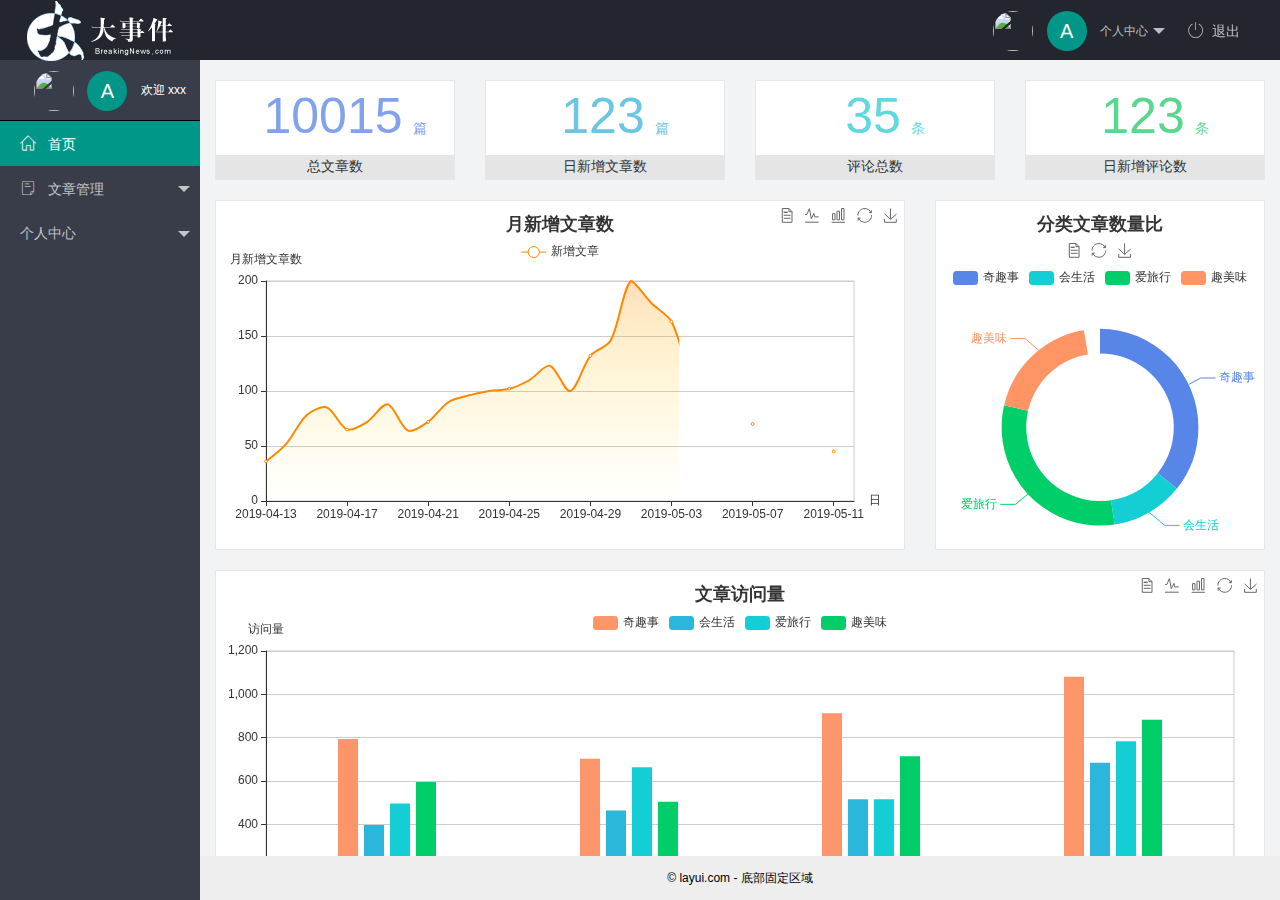
==== index.html @ ec14985a "主页功能完成" ====
<!DOCTYPE html>
<html>

<head>
    <meta charset="utf-8">
    <meta name="viewport" content="width=device-width, initial-scale=1, maximum-scale=1">
    <title>大事件-后台</title>
    <link rel="stylesheet" href="/assets/lib/layui/css/layui.css">
    <link rel="stylesheet" href="/assets/fonts/iconfont.css">
    <link rel="stylesheet" href="/assets/css/index.css">
</head>

<body class="layui-layout-body">
    <div class="layui-layout layui-layout-admin">
        <div class="layui-header">
            <div class="layui-logo">
                <img src="/assets/images/logo.png" alt="">
            </div>
            <!-- 头部区域（可配合layui已有的水平导航） -->
            <ul class="layui-nav layui-layout-right">
                <li class="layui-nav-item">
                    <!-- 顶部头像区域 -->
                    <a href="javascript:;" class="userinfo">
                        <img src="http://t.cn/RCzsdCq" class="layui-nav-img">
                        <span class="text-avatar">A</span>
                        个人中心
                    </a>
                    <dl class="layui-nav-child">
                        <dd><a href="">基本资料</a></dd>
                        <dd><a href="">更换头像</a></dd>
                        <dd><a href="">重置密码</a></dd>
                    </dl>
                </li>
                <li class="layui-nav-item">
                    <a href="#" id="btnout">
                        <span class="iconfont icon-tuichu"></span>退出
                    </a>
                </li>
            </ul>
        </div>

        <div class="layui-side layui-bg-black">
            <div class="layui-side-scroll">
                <!-- 侧边栏头像区域 -->
                <div class="userinfo">
                    <img src="http://t.cn/RCzsdCq" class="layui-nav-img">
                    <span class="text-avatar">A</span>
                    <span id="welcome">欢迎 xxx</span>
                </div>
                <!-- 左侧导航区域（可配合layui已有的垂直导航） -->
                <ul class="layui-nav layui-nav-tree" lay-filter="test" lay-shrink='all'>
                    <li class="layui-nav-item layui-this">
                        <a class="" href="/home/dashboard.html" target="fm">
                            <span class="iconfont icon-home"></span>
                            首页
                        </a>
                    </li>
                    <li class="layui-nav-item">
                        <a href="javascript:;">
                            <span class="iconfont icon-16"></span>
                            文章管理
                        </a>
                        <dl class="layui-nav-child">
                            <dd>
                                <a href="javascript:;">
                                    <i class="layui-icon layui-icon-app"></i>
                                    文章类别
                                </a>
                            </dd>
                            <dd><a href="javascript:;"><i class="layui-icon layui-icon-app"></i>文章列表</a></dd>
                            <dd><a href="javascript:;"><i class="layui-icon layui-icon-app"></i>发表文章</a></dd>
                        </dl>
                    </li>
                    <li class="layui-nav-item">
                        <a href="javascript:;">个人中心</a>
                        <dl class="layui-nav-child">
                            <dd><a href="javascript:;">基本资料</a></dd>
                            <dd><a href="javascript:;">更换头像</a></dd>
                            <dd><a href="javascript:;">重置密码</a></dd>
                        </dl>
                    </li>
                </ul>
            </div>
        </div>

        <div class="layui-body">
            <!-- 内容主体区域 -->
            <iframe name="fm" src="/home/dashboard.html" frameborder="0"></iframe>
        </div>

        <div class="layui-footer">
            <!-- 底部固定区域 -->
            © layui.com - 底部固定区域
        </div>
    </div>
    <script src="/assets/lib/layui/layui.all.js"></script>
    <script src="/assets/lib/jquery.js"></script>
    <script src="/assets/js/baseAPI.js"></script>
    <script src="/assets/js/index.js"></script>
</body>

</html>
---- assets/lib/layui/css/layui.css ----
/** layui-v2.5.5 MIT License By https://www.layui.com */
 .layui-inline,img{display:inline-block;vertical-align:middle}h1,h2,h3,h4,h5,h6{font-weight:400}.layui-edge,.layui-header,.layui-inline,.layui-main{position:relative}.layui-body,.layui-edge,.layui-elip{overflow:hidden}.layui-btn,.layui-edge,.layui-inline,img{vertical-align:middle}.layui-btn,.layui-disabled,.layui-icon,.layui-unselect{-moz-user-select:none;-webkit-user-select:none;-ms-user-select:none}.layui-elip,.layui-form-checkbox span,.layui-form-pane .layui-form-label{text-overflow:ellipsis;white-space:nowrap}.layui-breadcrumb,.layui-tree-btnGroup{visibility:hidden}blockquote,body,button,dd,div,dl,dt,form,h1,h2,h3,h4,h5,h6,input,li,ol,p,pre,td,textarea,th,ul{margin:0;padding:0;-webkit-tap-highlight-color:rgba(0,0,0,0)}a:active,a:hover{outline:0}img{border:none}li{list-style:none}table{border-collapse:collapse;border-spacing:0}h4,h5,h6{font-size:100%}button,input,optgroup,option,select,textarea{font-family:inherit;font-size:inherit;font-style:inherit;font-weight:inherit;outline:0}pre{white-space:pre-wrap;white-space:-moz-pre-wrap;white-space:-pre-wrap;white-space:-o-pre-wrap;word-wrap:break-word}body{line-height:24px;font:14px Helvetica Neue,Helvetica,PingFang SC,Tahoma,Arial,sans-serif}hr{height:1px;margin:10px 0;border:0;clear:both}a{color:#333;text-decoration:none}a:hover{color:#777}a cite{font-style:normal;*cursor:pointer}.layui-border-box,.layui-border-box *{box-sizing:border-box}.layui-box,.layui-box *{box-sizing:content-box}.layui-clear{clear:both;*zoom:1}.layui-clear:after{content:'\20';clear:both;*zoom:1;display:block;height:0}.layui-inline{*display:inline;*zoom:1}.layui-edge{display:inline-block;width:0;height:0;border-width:6px;border-style:dashed;border-color:transparent}.layui-edge-top{top:-4px;border-bottom-color:#999;border-bottom-style:solid}.layui-edge-right{border-left-color:#999;border-left-style:solid}.layui-edge-bottom{top:2px;border-top-color:#999;border-top-style:solid}.layui-edge-left{border-right-color:#999;border-right-style:solid}.layui-disabled,.layui-disabled:hover{color:#d2d2d2!important;cursor:not-allowed!important}.layui-circle{border-radius:100%}.layui-show{display:block!important}.layui-hide{display:none!important}@font-face{font-family:layui-icon;src:url(../font/iconfont.eot?v=250);src:url(../font/iconfont.eot?v=250#iefix) format('embedded-opentype'),url(../font/iconfont.woff2?v=250) format('woff2'),url(../font/iconfont.woff?v=250) format('woff'),url(../font/iconfont.ttf?v=250) format('truetype'),url(../font/iconfont.svg?v=250#layui-icon) format('svg')}.layui-icon{font-family:layui-icon!important;font-size:16px;font-style:normal;-webkit-font-smoothing:antialiased;-moz-osx-font-smoothing:grayscale}.layui-icon-reply-fill:before{content:"\e611"}.layui-icon-set-fill:before{content:"\e614"}.layui-icon-menu-fill:before{content:"\e60f"}.layui-icon-search:before{content:"\e615"}.layui-icon-share:before{content:"\e641"}.layui-icon-set-sm:before{content:"\e620"}.layui-icon-engine:before{content:"\e628"}.layui-icon-close:before{content:"\1006"}.layui-icon-close-fill:before{content:"\1007"}.layui-icon-chart-screen:before{content:"\e629"}.layui-icon-star:before{content:"\e600"}.layui-icon-circle-dot:before{content:"\e617"}.layui-icon-chat:before{content:"\e606"}.layui-icon-release:before{content:"\e609"}.layui-icon-list:before{content:"\e60a"}.layui-icon-chart:before{content:"\e62c"}.layui-icon-ok-circle:before{content:"\1005"}.layui-icon-layim-theme:before{content:"\e61b"}.layui-icon-table:before{content:"\e62d"}.layui-icon-right:before{content:"\e602"}.layui-icon-left:before{content:"\e603"}.layui-icon-cart-simple:before{content:"\e698"}.layui-icon-face-cry:before{content:"\e69c"}.layui-icon-face-smile:before{content:"\e6af"}.layui-icon-survey:before{content:"\e6b2"}.layui-icon-tree:before{content:"\e62e"}.layui-icon-upload-circle:before{content:"\e62f"}.layui-icon-add-circle:before{content:"\e61f"}.layui-icon-download-circle:before{content:"\e601"}.layui-icon-templeate-1:before{content:"\e630"}.layui-icon-util:before{content:"\e631"}.layui-icon-face-surprised:before{content:"\e664"}.layui-icon-edit:before{content:"\e642"}.layui-icon-speaker:before{content:"\e645"}.layui-icon-down:before{content:"\e61a"}.layui-icon-file:before{content:"\e621"}.layui-icon-layouts:before{content:"\e632"}.layui-icon-rate-half:before{content:"\e6c9"}.layui-icon-add-circle-fine:before{content:"\e608"}.layui-icon-prev-circle:before{content:"\e633"}.layui-icon-read:before{content:"\e705"}.layui-icon-404:before{content:"\e61c"}.layui-icon-carousel:before{content:"\e634"}.layui-icon-help:before{content:"\e607"}.layui-icon-code-circle:before{content:"\e635"}.layui-icon-water:before{content:"\e636"}.layui-icon-username:before{content:"\e66f"}.layui-icon-find-fill:before{content:"\e670"}.layui-icon-about:before{content:"\e60b"}.layui-icon-location:before{content:"\e715"}.layui-icon-up:before{content:"\e619"}.layui-icon-pause:before{content:"\e651"}.layui-icon-date:before{content:"\e637"}.layui-icon-layim-uploadfile:before{content:"\e61d"}.layui-icon-delete:before{content:"\e640"}.layui-icon-play:before{content:"\e652"}.layui-icon-top:before{content:"\e604"}.layui-icon-friends:before{content:"\e612"}.layui-icon-refresh-3:before{content:"\e9aa"}.layui-icon-ok:before{content:"\e605"}.layui-icon-layer:before{content:"\e638"}.layui-icon-face-smile-fine:before{content:"\e60c"}.layui-icon-dollar:before{content:"\e659"}.layui-icon-group:before{content:"\e613"}.layui-icon-layim-download:before{content:"\e61e"}.layui-icon-picture-fine:before{content:"\e60d"}.layui-icon-link:before{content:"\e64c"}.layui-icon-diamond:before{content:"\e735"}.layui-icon-log:before{content:"\e60e"}.layui-icon-rate-solid:before{content:"\e67a"}.layui-icon-fonts-del:before{content:"\e64f"}.layui-icon-unlink:before{content:"\e64d"}.layui-icon-fonts-clear:before{content:"\e639"}.layui-icon-triangle-r:before{content:"\e623"}.layui-icon-circle:before{content:"\e63f"}.layui-icon-radio:before{content:"\e643"}.layui-icon-align-center:before{content:"\e647"}.layui-icon-align-right:before{content:"\e648"}.layui-icon-align-left:before{content:"\e649"}.layui-icon-loading-1:before{content:"\e63e"}.layui-icon-return:before{content:"\e65c"}.layui-icon-fonts-strong:before{content:"\e62b"}.layui-icon-upload:before{content:"\e67c"}.layui-icon-dialogue:before{content:"\e63a"}.layui-icon-video:before{content:"\e6ed"}.layui-icon-headset:before{content:"\e6fc"}.layui-icon-cellphone-fine:before{content:"\e63b"}.layui-icon-add-1:before{content:"\e654"}.layui-icon-face-smile-b:before{content:"\e650"}.layui-icon-fonts-html:before{content:"\e64b"}.layui-icon-form:before{content:"\e63c"}.layui-icon-cart:before{content:"\e657"}.layui-icon-camera-fill:before{content:"\e65d"}.layui-icon-tabs:before{content:"\e62a"}.layui-icon-fonts-code:before{content:"\e64e"}.layui-icon-fire:before{content:"\e756"}.layui-icon-set:before{content:"\e716"}.layui-icon-fonts-u:before{content:"\e646"}.layui-icon-triangle-d:before{content:"\e625"}.layui-icon-tips:before{content:"\e702"}.layui-icon-picture:before{content:"\e64a"}.layui-icon-more-vertical:before{content:"\e671"}.layui-icon-flag:before{content:"\e66c"}.layui-icon-loading:before{content:"\e63d"}.layui-icon-fonts-i:before{content:"\e644"}.layui-icon-refresh-1:before{content:"\e666"}.layui-icon-rmb:before{content:"\e65e"}.layui-icon-home:before{content:"\e68e"}.layui-icon-user:before{content:"\e770"}.layui-icon-notice:before{content:"\e667"}.layui-icon-login-weibo:before{content:"\e675"}.layui-icon-voice:before{content:"\e688"}.layui-icon-upload-drag:before{content:"\e681"}.layui-icon-login-qq:before{content:"\e676"}.layui-icon-snowflake:before{content:"\e6b1"}.layui-icon-file-b:before{content:"\e655"}.layui-icon-template:before{content:"\e663"}.layui-icon-auz:before{content:"\e672"}.layui-icon-console:before{content:"\e665"}.layui-icon-app:before{content:"\e653"}.layui-icon-prev:before{content:"\e65a"}.layui-icon-website:before{content:"\e7ae"}.layui-icon-next:before{content:"\e65b"}.layui-icon-component:before{content:"\e857"}.layui-icon-more:before{content:"\e65f"}.layui-icon-login-wechat:before{content:"\e677"}.layui-icon-shrink-right:before{content:"\e668"}.layui-icon-spread-left:before{content:"\e66b"}.layui-icon-camera:before{content:"\e660"}.layui-icon-note:before{content:"\e66e"}.layui-icon-refresh:before{content:"\e669"}.layui-icon-female:before{content:"\e661"}.layui-icon-male:before{content:"\e662"}.layui-icon-password:before{content:"\e673"}.layui-icon-senior:before{content:"\e674"}.layui-icon-theme:before{content:"\e66a"}.layui-icon-tread:before{content:"\e6c5"}.layui-icon-praise:before{content:"\e6c6"}.layui-icon-star-fill:before{content:"\e658"}.layui-icon-rate:before{content:"\e67b"}.layui-icon-template-1:before{content:"\e656"}.layui-icon-vercode:before{content:"\e679"}.layui-icon-cellphone:before{content:"\e678"}.layui-icon-screen-full:before{content:"\e622"}.layui-icon-screen-restore:before{content:"\e758"}.layui-icon-cols:before{content:"\e610"}.layui-icon-export:before{content:"\e67d"}.layui-icon-print:before{content:"\e66d"}.layui-icon-slider:before{content:"\e714"}.layui-icon-addition:before{content:"\e624"}.layui-icon-subtraction:before{content:"\e67e"}.layui-icon-service:before{content:"\e626"}.layui-icon-transfer:before{content:"\e691"}.layui-main{width:1140px;margin:0 auto}.layui-header{z-index:1000;height:60px}.layui-header a:hover{transition:all .5s;-webkit-transition:all .5s}.layui-side{position:fixed;left:0;top:0;bottom:0;z-index:999;width:200px;overflow-x:hidden}.layui-side-scroll{position:relative;width:220px;height:100%;overflow-x:hidden}.layui-body{position:absolute;left:200px;right:0;top:0;bottom:0;z-index:998;width:auto;overflow-y:auto;box-sizing:border-box}.layui-layout-body{overflow:hidden}.layui-layout-admin .layui-header{background-color:#23262E}.layui-layout-admin .layui-side{top:60px;width:200px;overflow-x:hidden}.layui-layout-admin .layui-body{position:fixed;top:60px;bottom:44px}.layui-layout-admin .layui-main{width:auto;margin:0 15px}.layui-layout-admin .layui-footer{position:fixed;left:200px;right:0;bottom:0;height:44px;line-height:44px;padding:0 15px;background-color:#eee}.layui-layout-admin .layui-logo{position:absolute;left:0;top:0;width:200px;height:100%;line-height:60px;text-align:center;color:#009688;font-size:16px}.layui-layout-admin .layui-header .layui-nav{background:0 0}.layui-layout-left{position:absolute!important;left:200px;top:0}.layui-layout-right{position:absolute!important;right:0;top:0}.layui-container{position:relative;margin:0 auto;padding:0 15px;box-sizing:border-box}.layui-fluid{position:relative;margin:0 auto;padding:0 15px}.layui-row:after,.layui-row:before{content:'';display:block;clear:both}.layui-col-lg1,.layui-col-lg10,.layui-col-lg11,.layui-col-lg12,.layui-col-lg2,.layui-col-lg3,.layui-col-lg4,.layui-col-lg5,.layui-col-lg6,.layui-col-lg7,.layui-col-lg8,.layui-col-lg9,.layui-col-md1,.layui-col-md10,.layui-col-md11,.layui-col-md12,.layui-col-md2,.layui-col-md3,.layui-col-md4,.layui-col-md5,.layui-col-md6,.layui-col-md7,.layui-col-md8,.layui-col-md9,.layui-col-sm1,.layui-col-sm10,.layui-col-sm11,.layui-col-sm12,.layui-col-sm2,.layui-col-sm3,.layui-col-sm4,.layui-col-sm5,.layui-col-sm6,.layui-col-sm7,.layui-col-sm8,.layui-col-sm9,.layui-col-xs1,.layui-col-xs10,.layui-col-xs11,.layui-col-xs12,.layui-col-xs2,.layui-col-xs3,.layui-col-xs4,.layui-col-xs5,.layui-col-xs6,.layui-col-xs7,.layui-col-xs8,.layui-col-xs9{position:relative;display:block;box-sizing:border-box}.layui-col-xs1,.layui-col-xs10,.layui-col-xs11,.layui-col-xs12,.layui-col-xs2,.layui-col-xs3,.layui-col-xs4,.layui-col-xs5,.layui-col-xs6,.layui-col-xs7,.layui-col-xs8,.layui-col-xs9{float:left}.layui-col-xs1{width:8.33333333%}.layui-col-xs2{width:16.66666667%}.layui-col-xs3{width:25%}.layui-col-xs4{width:33.33333333%}.layui-col-xs5{width:41.66666667%}.layui-col-xs6{width:50%}.layui-col-xs7{width:58.33333333%}.layui-col-xs8{width:66.66666667%}.layui-col-xs9{width:75%}.layui-col-xs10{width:83.33333333%}.layui-col-xs11{width:91.66666667%}.layui-col-xs12{width:100%}.layui-col-xs-offset1{margin-left:8.33333333%}.layui-col-xs-offset2{margin-left:16.66666667%}.layui-col-xs-offset3{margin-left:25%}.layui-col-xs-offset4{margin-left:33.33333333%}.layui-col-xs-offset5{margin-left:41.66666667%}.layui-col-xs-offset6{margin-left:50%}.layui-col-xs-offset7{margin-left:58.33333333%}.layui-col-xs-offset8{margin-left:66.66666667%}.layui-col-xs-offset9{margin-left:75%}.layui-col-xs-offset10{margin-left:83.33333333%}.layui-col-xs-offset11{margin-left:91.66666667%}.layui-col-xs-offset12{margin-left:100%}@media screen and (max-width:768px){.layui-hide-xs{display:none!important}.layui-show-xs-block{display:block!important}.layui-show-xs-inline{display:inline!important}.layui-show-xs-inline-block{display:inline-block!important}}@media screen and (min-width:768px){.layui-container{width:750px}.layui-hide-sm{display:none!important}.layui-show-sm-block{display:block!important}.layui-show-sm-inline{display:inline!important}.layui-show-sm-inline-block{display:inline-block!important}.layui-col-sm1,.layui-col-sm10,.layui-col-sm11,.layui-col-sm12,.layui-col-sm2,.layui-col-sm3,.layui-col-sm4,.layui-col-sm5,.layui-col-sm6,.layui-col-sm7,.layui-col-sm8,.layui-col-sm9{float:left}.layui-col-sm1{width:8.33333333%}.layui-col-sm2{width:16.66666667%}.layui-col-sm3{width:25%}.layui-col-sm4{width:33.33333333%}.layui-col-sm5{width:41.66666667%}.layui-col-sm6{width:50%}.layui-col-sm7{width:58.33333333%}.layui-col-sm8{width:66.66666667%}.layui-col-sm9{width:75%}.layui-col-sm10{width:83.33333333%}.layui-col-sm11{width:91.66666667%}.layui-col-sm12{width:100%}.layui-col-sm-offset1{margin-left:8.33333333%}.layui-col-sm-offset2{margin-left:16.66666667%}.layui-col-sm-offset3{margin-left:25%}.layui-col-sm-offset4{margin-left:33.33333333%}.layui-col-sm-offset5{margin-left:41.66666667%}.layui-col-sm-offset6{margin-left:50%}.layui-col-sm-offset7{margin-left:58.33333333%}.layui-col-sm-offset8{margin-left:66.66666667%}.layui-col-sm-offset9{margin-left:75%}.layui-col-sm-offset10{margin-left:83.33333333%}.layui-col-sm-offset11{margin-left:91.66666667%}.layui-col-sm-offset12{margin-left:100%}}@media screen and (min-width:992px){.layui-container{width:970px}.layui-hide-md{display:none!important}.layui-show-md-block{display:block!important}.layui-show-md-inline{display:inline!important}.layui-show-md-inline-block{display:inline-block!important}.layui-col-md1,.layui-col-md10,.layui-col-md11,.layui-col-md12,.layui-col-md2,.layui-col-md3,.layui-col-md4,.layui-col-md5,.layui-col-md6,.layui-col-md7,.layui-col-md8,.layui-col-md9{float:left}.layui-col-md1{width:8.33333333%}.layui-col-md2{width:16.66666667%}.layui-col-md3{width:25%}.layui-col-md4{width:33.33333333%}.layui-col-md5{width:41.66666667%}.layui-col-md6{width:50%}.layui-col-md7{width:58.33333333%}.layui-col-md8{width:66.66666667%}.layui-col-md9{width:75%}.layui-col-md10{width:83.33333333%}.layui-col-md11{width:91.66666667%}.layui-col-md12{width:100%}.layui-col-md-offset1{margin-left:8.33333333%}.layui-col-md-offset2{margin-left:16.66666667%}.layui-col-md-offset3{margin-left:25%}.layui-col-md-offset4{margin-left:33.33333333%}.layui-col-md-offset5{margin-left:41.66666667%}.layui-col-md-offset6{margin-left:50%}.layui-col-md-offset7{margin-left:58.33333333%}.layui-col-md-offset8{margin-left:66.66666667%}.layui-col-md-offset9{margin-left:75%}.layui-col-md-offset10{margin-left:83.33333333%}.layui-col-md-offset11{margin-left:91.66666667%}.layui-col-md-offset12{margin-left:100%}}@media screen and (min-width:1200px){.layui-container{width:1170px}.layui-hide-lg{display:none!important}.layui-show-lg-block{display:block!important}.layui-show-lg-inline{display:inline!important}.layui-show-lg-inline-block{display:inline-block!important}.layui-col-lg1,.layui-col-lg10,.layui-col-lg11,.layui-col-lg12,.layui-col-lg2,.layui-col-lg3,.layui-col-lg4,.layui-col-lg5,.layui-col-lg6,.layui-col-lg7,.layui-col-lg8,.layui-col-lg9{float:left}.layui-col-lg1{width:8.33333333%}.layui-col-lg2{width:16.66666667%}.layui-col-lg3{width:25%}.layui-col-lg4{width:33.33333333%}.layui-col-lg5{width:41.66666667%}.layui-col-lg6{width:50%}.layui-col-lg7{width:58.33333333%}.layui-col-lg8{width:66.66666667%}.layui-col-lg9{width:75%}.layui-col-lg10{width:83.33333333%}.layui-col-lg11{width:91.66666667%}.layui-col-lg12{width:100%}.layui-col-lg-offset1{margin-left:8.33333333%}.layui-col-lg-offset2{margin-left:16.66666667%}.layui-col-lg-offset3{margin-left:25%}.layui-col-lg-offset4{margin-left:33.33333333%}.layui-col-lg-offset5{margin-left:41.66666667%}.layui-col-lg-offset6{margin-left:50%}.layui-col-lg-offset7{margin-left:58.33333333%}.layui-col-lg-offset8{margin-left:66.66666667%}.layui-col-lg-offset9{margin-left:75%}.layui-col-lg-offset10{margin-left:83.33333333%}.layui-col-lg-offset11{margin-left:91.66666667%}.layui-col-lg-offset12{margin-left:100%}}.layui-col-space1{margin:-.5px}.layui-col-space1>*{padding:.5px}.layui-col-space3{margin:-1.5px}.layui-col-space3>*{padding:1.5px}.layui-col-space5{margin:-2.5px}.layui-col-space5>*{padding:2.5px}.layui-col-space8{margin:-3.5px}.layui-col-space8>*{padding:3.5px}.layui-col-space10{margin:-5px}.layui-col-space10>*{padding:5px}.layui-col-space12{margin:-6px}.layui-col-space12>*{padding:6px}.layui-col-space15{margin:-7.5px}.layui-col-space15>*{padding:7.5px}.layui-col-space18{margin:-9px}.layui-col-space18>*{padding:9px}.layui-col-space20{margin:-10px}.layui-col-space20>*{padding:10px}.layui-col-space22{margin:-11px}.layui-col-space22>*{padding:11px}.layui-col-space25{margin:-12.5px}.layui-col-space25>*{padding:12.5px}.layui-col-space30{margin:-15px}.layui-col-space30>*{padding:15px}.layui-btn,.layui-input,.layui-select,.layui-textarea,.layui-upload-button{outline:0;-webkit-appearance:none;transition:all .3s;-webkit-transition:all .3s;box-sizing:border-box}.layui-elem-quote{margin-bottom:10px;padding:15px;line-height:22px;border-left:5px solid #009688;border-radius:0 2px 2px 0;background-color:#f2f2f2}.layui-quote-nm{border-style:solid;border-width:1px 1px 1px 5px;background:0 0}.layui-elem-field{margin-bottom:10px;padding:0;border-width:1px;border-style:solid}.layui-elem-field legend{margin-left:20px;padding:0 10px;font-size:20px;font-weight:300}.layui-field-title{margin:10px 0 20px;border-width:1px 0 0}.layui-field-box{padding:10px 15px}.layui-field-title .layui-field-box{padding:10px 0}.layui-progress{position:relative;height:6px;border-radius:20px;background-color:#e2e2e2}.layui-progress-bar{position:absolute;left:0;top:0;width:0;max-width:100%;height:6px;border-radius:20px;text-align:right;background-color:#5FB878;transition:all .3s;-webkit-transition:all .3s}.layui-progress-big,.layui-progress-big .layui-progress-bar{height:18px;line-height:18px}.layui-progress-text{position:relative;top:-20px;line-height:18px;font-size:12px;color:#666}.layui-progress-big .layui-progress-text{position:static;padding:0 10px;color:#fff}.layui-collapse{border-width:1px;border-style:solid;border-radius:2px}.layui-colla-content,.layui-colla-item{border-top-width:1px;border-top-style:solid}.layui-colla-item:first-child{border-top:none}.layui-colla-title{position:relative;height:42px;line-height:42px;padding:0 15px 0 35px;color:#333;background-color:#f2f2f2;cursor:pointer;font-size:14px;overflow:hidden}.layui-colla-content{display:none;padding:10px 15px;line-height:22px;color:#666}.layui-colla-icon{position:absolute;left:15px;top:0;font-size:14px}.layui-card{margin-bottom:15px;border-radius:2px;background-color:#fff;box-shadow:0 1px 2px 0 rgba(0,0,0,.05)}.layui-card:last-child{margin-bottom:0}.layui-card-header{position:relative;height:42px;line-height:42px;padding:0 15px;border-bottom:1px solid #f6f6f6;color:#333;border-radius:2px 2px 0 0;font-size:14px}.layui-bg-black,.layui-bg-blue,.layui-bg-cyan,.layui-bg-green,.layui-bg-orange,.layui-bg-red{color:#fff!important}.layui-card-body{position:relative;padding:10px 15px;line-height:24px}.layui-card-body[pad15]{padding:15px}.layui-card-body[pad20]{padding:20px}.layui-card-body .layui-table{margin:5px 0}.layui-card .layui-tab{margin:0}.layui-panel-window{position:relative;padding:15px;border-radius:0;border-top:5px solid #E6E6E6;background-color:#fff}.layui-auxiliar-moving{position:fixed;left:0;right:0;top:0;bottom:0;width:100%;height:100%;background:0 0;z-index:9999999999}.layui-form-label,.layui-form-mid,.layui-form-select,.layui-input-block,.layui-input-inline,.layui-textarea{position:relative}.layui-bg-red{background-color:#FF5722!important}.layui-bg-orange{background-color:#FFB800!important}.layui-bg-green{background-color:#009688!important}.layui-bg-cyan{background-color:#2F4056!important}.layui-bg-blue{background-color:#1E9FFF!important}.layui-bg-black{background-color:#393D49!important}.layui-bg-gray{background-color:#eee!important;color:#666!important}.layui-badge-rim,.layui-colla-content,.layui-colla-item,.layui-collapse,.layui-elem-field,.layui-form-pane .layui-form-item[pane],.layui-form-pane .layui-form-label,.layui-input,.layui-layedit,.layui-layedit-tool,.layui-quote-nm,.layui-select,.layui-tab-bar,.layui-tab-card,.layui-tab-title,.layui-tab-title .layui-this:after,.layui-textarea{border-color:#e6e6e6}.layui-timeline-item:before,hr{background-color:#e6e6e6}.layui-text{line-height:22px;font-size:14px;color:#666}.layui-text h1,.layui-text h2,.layui-text h3{font-weight:500;color:#333}.layui-text h1{font-size:30px}.layui-text h2{font-size:24px}.layui-text h3{font-size:18px}.layui-text a:not(.layui-btn){color:#01AAED}.layui-text a:not(.layui-btn):hover{text-decoration:underline}.layui-text ul{padding:5px 0 5px 15px}.layui-text ul li{margin-top:5px;list-style-type:disc}.layui-text em,.layui-word-aux{color:#999!important;padding:0 5px!important}.layui-btn{display:inline-block;height:38px;line-height:38px;padding:0 18px;background-color:#009688;color:#fff;white-space:nowrap;text-align:center;font-size:14px;border:none;border-radius:2px;cursor:pointer}.layui-btn:hover{opacity:.8;filter:alpha(opacity=80);color:#fff}.layui-btn:active{opacity:1;filter:alpha(opacity=100)}.layui-btn+.layui-btn{margin-left:10px}.layui-btn-container{font-size:0}.layui-btn-container .layui-btn{margin-right:10px;margin-bottom:10px}.layui-btn-container .layui-btn+.layui-btn{margin-left:0}.layui-table .layui-btn-container .layui-btn{margin-bottom:9px}.layui-btn-radius{border-radius:100px}.layui-btn .layui-icon{margin-right:3px;font-size:18px;vertical-align:bottom;vertical-align:middle\9}.layui-btn-primary{border:1px solid #C9C9C9;background-color:#fff;color:#555}.layui-btn-primary:hover{border-color:#009688;color:#333}.layui-btn-normal{background-color:#1E9FFF}.layui-btn-warm{background-color:#FFB800}.layui-btn-danger{background-color:#FF5722}.layui-btn-checked{background-color:#5FB878}.layui-btn-disabled,.layui-btn-disabled:active,.layui-btn-disabled:hover{border:1px solid #e6e6e6;background-color:#FBFBFB;color:#C9C9C9;cursor:not-allowed;opacity:1}.layui-btn-lg{height:44px;line-height:44px;padding:0 25px;font-size:16px}.layui-btn-sm{height:30px;line-height:30px;padding:0 10px;font-size:12px}.layui-btn-sm i{font-size:16px!important}.layui-btn-xs{height:22px;line-height:22px;padding:0 5px;font-size:12px}.layui-btn-xs i{font-size:14px!important}.layui-btn-group{display:inline-block;vertical-align:middle;font-size:0}.layui-btn-group .layui-btn{margin-left:0!important;margin-right:0!important;border-left:1px solid rgba(255,255,255,.5);border-radius:0}.layui-btn-group .layui-btn-primary{border-left:none}.layui-btn-group .layui-btn-primary:hover{border-color:#C9C9C9;color:#009688}.layui-btn-group .layui-btn:first-child{border-left:none;border-radius:2px 0 0 2px}.layui-btn-group .layui-btn-primary:first-child{border-left:1px solid #c9c9c9}.layui-btn-group .layui-btn:last-child{border-radius:0 2px 2px 0}.layui-btn-group .layui-btn+.layui-btn{margin-left:0}.layui-btn-group+.layui-btn-group{margin-left:10px}.layui-btn-fluid{width:100%}.layui-input,.layui-select,.layui-textarea{height:38px;line-height:1.3;line-height:38px\9;border-width:1px;border-style:solid;background-color:#fff;border-radius:2px}.layui-input::-webkit-input-placeholder,.layui-select::-webkit-input-placeholder,.layui-textarea::-webkit-input-placeholder{line-height:1.3}.layui-input,.layui-textarea{display:block;width:100%;padding-left:10px}.layui-input:hover,.layui-textarea:hover{border-color:#D2D2D2!important}.layui-input:focus,.layui-textarea:focus{border-color:#C9C9C9!important}.layui-textarea{min-height:100px;height:auto;line-height:20px;padding:6px 10px;resize:vertical}.layui-select{padding:0 10px}.layui-form input[type=checkbox],.layui-form input[type=radio],.layui-form select{display:none}.layui-form [lay-ignore]{display:initial}.layui-form-item{margin-bottom:15px;clear:both;*zoom:1}.layui-form-item:after{content:'\20';clear:both;*zoom:1;display:block;height:0}.layui-form-label{float:left;display:block;padding:9px 15px;width:80px;font-weight:400;line-height:20px;text-align:right}.layui-form-label-col{display:block;float:none;padding:9px 0;line-height:20px;text-align:left}.layui-form-item .layui-inline{margin-bottom:5px;margin-right:10px}.layui-input-block{margin-left:110px;min-height:36px}.layui-input-inline{display:inline-block;vertical-align:middle}.layui-form-item .layui-input-inline{float:left;width:190px;margin-right:10px}.layui-form-text .layui-input-inline{width:auto}.layui-form-mid{float:left;display:block;padding:9px 0!important;line-height:20px;margin-right:10px}.layui-form-danger+.layui-form-select .layui-input,.layui-form-danger:focus{border-color:#FF5722!important}.layui-form-select .layui-input{padding-right:30px;cursor:pointer}.layui-form-select .layui-edge{position:absolute;right:10px;top:50%;margin-top:-3px;cursor:pointer;border-width:6px;border-top-color:#c2c2c2;border-top-style:solid;transition:all .3s;-webkit-transition:all .3s}.layui-form-select dl{display:none;position:absolute;left:0;top:42px;padding:5px 0;z-index:899;min-width:100%;border:1px solid #d2d2d2;max-height:300px;overflow-y:auto;background-color:#fff;border-radius:2px;box-shadow:0 2px 4px rgba(0,0,0,.12);box-sizing:border-box}.layui-form-select dl dd,.layui-form-select dl dt{padding:0 10px;line-height:36px;white-space:nowrap;overflow:hidden;text-overflow:ellipsis}.layui-form-select dl dt{font-size:12px;color:#999}.layui-form-select dl dd{cursor:pointer}.layui-form-select dl dd:hover{background-color:#f2f2f2;-webkit-transition:.5s all;transition:.5s all}.layui-form-select .layui-select-group dd{padding-left:20px}.layui-form-select dl dd.layui-select-tips{padding-left:10px!important;color:#999}.layui-form-select dl dd.layui-this{background-color:#5FB878;color:#fff}.layui-form-checkbox,.layui-form-select dl dd.layui-disabled{background-color:#fff}.layui-form-selected dl{display:block}.layui-form-checkbox,.layui-form-checkbox *,.layui-form-switch{display:inline-block;vertical-align:middle}.layui-form-selected .layui-edge{margin-top:-9px;-webkit-transform:rotate(180deg);transform:rotate(180deg);margin-top:-3px\9}:root .layui-form-selected .layui-edge{margin-top:-9px\0/IE9}.layui-form-selectup dl{top:auto;bottom:42px}.layui-select-none{margin:5px 0;text-align:center;color:#999}.layui-select-disabled .layui-disabled{border-color:#eee!important}.layui-select-disabled .layui-edge{border-top-color:#d2d2d2}.layui-form-checkbox{position:relative;height:30px;line-height:30px;margin-right:10px;padding-right:30px;cursor:pointer;font-size:0;-webkit-transition:.1s linear;transition:.1s linear;box-sizing:border-box}.layui-form-checkbox span{padding:0 10px;height:100%;font-size:14px;border-radius:2px 0 0 2px;background-color:#d2d2d2;color:#fff;overflow:hidden}.layui-form-checkbox:hover span{background-color:#c2c2c2}.layui-form-checkbox i{position:absolute;right:0;top:0;width:30px;height:28px;border:1px solid #d2d2d2;border-left:none;border-radius:0 2px 2px 0;color:#fff;font-size:20px;text-align:center}.layui-form-checkbox:hover i{border-color:#c2c2c2;color:#c2c2c2}.layui-form-checked,.layui-form-checked:hover{border-color:#5FB878}.layui-form-checked span,.layui-form-checked:hover span{background-color:#5FB878}.layui-form-checked i,.layui-form-checked:hover i{color:#5FB878}.layui-form-item .layui-form-checkbox{margin-top:4px}.layui-form-checkbox[lay-skin=primary]{height:auto!important;line-height:normal!important;min-width:18px;min-height:18px;border:none!important;margin-right:0;padding-left:28px;padding-right:0;background:0 0}.layui-form-checkbox[lay-skin=primary] span{padding-left:0;padding-right:15px;line-height:18px;background:0 0;color:#666}.layui-form-checkbox[lay-skin=primary] i{right:auto;left:0;width:16px;height:16px;line-height:16px;border:1px solid #d2d2d2;font-size:12px;border-radius:2px;background-color:#fff;-webkit-transition:.1s linear;transition:.1s linear}.layui-form-checkbox[lay-skin=primary]:hover i{border-color:#5FB878;color:#fff}.layui-form-checked[lay-skin=primary] i{border-color:#5FB878!important;background-color:#5FB878;color:#fff}.layui-checkbox-disbaled[lay-skin=primary] span{background:0 0!important;color:#c2c2c2}.layui-checkbox-disbaled[lay-skin=primary]:hover i{border-color:#d2d2d2}.layui-form-item .layui-form-checkbox[lay-skin=primary]{margin-top:10px}.layui-form-switch{position:relative;height:22px;line-height:22px;min-width:35px;padding:0 5px;margin-top:8px;border:1px solid #d2d2d2;border-radius:20px;cursor:pointer;background-color:#fff;-webkit-transition:.1s linear;transition:.1s linear}.layui-form-switch i{position:absolute;left:5px;top:3px;width:16px;height:16px;border-radius:20px;background-color:#d2d2d2;-webkit-transition:.1s linear;transition:.1s linear}.layui-form-switch em{position:relative;top:0;width:25px;margin-left:21px;padding:0!important;text-align:center!important;color:#999!important;font-style:normal!important;font-size:12px}.layui-form-onswitch{border-color:#5FB878;background-color:#5FB878}.layui-checkbox-disbaled,.layui-checkbox-disbaled i{border-color:#e2e2e2!important}.layui-form-onswitch i{left:100%;margin-left:-21px;background-color:#fff}.layui-form-onswitch em{margin-left:5px;margin-right:21px;color:#fff!important}.layui-checkbox-disbaled span{background-color:#e2e2e2!important}.layui-checkbox-disbaled:hover i{color:#fff!important}[lay-radio]{display:none}.layui-form-radio,.layui-form-radio *{display:inline-block;vertical-align:middle}.layui-form-radio{line-height:28px;margin:6px 10px 0 0;padding-right:10px;cursor:pointer;font-size:0}.layui-form-radio *{font-size:14px}.layui-form-radio>i{margin-right:8px;font-size:22px;color:#c2c2c2}.layui-form-radio>i:hover,.layui-form-radioed>i{color:#5FB878}.layui-radio-disbaled>i{color:#e2e2e2!important}.layui-form-pane .layui-form-label{width:110px;padding:8px 15px;height:38px;line-height:20px;border-width:1px;border-style:solid;border-radius:2px 0 0 2px;text-align:center;background-color:#FBFBFB;overflow:hidden;box-sizing:border-box}.layui-form-pane .layui-input-inline{margin-left:-1px}.layui-form-pane .layui-input-block{margin-left:110px;left:-1px}.layui-form-pane .layui-input{border-radius:0 2px 2px 0}.layui-form-pane .layui-form-text .layui-form-label{float:none;width:100%;border-radius:2px;box-sizing:border-box;text-align:left}.layui-form-pane .layui-form-text .layui-input-inline{display:block;margin:0;top:-1px;clear:both}.layui-form-pane .layui-form-text .layui-input-block{margin:0;left:0;top:-1px}.layui-form-pane .layui-form-text .layui-textarea{min-height:100px;border-radius:0 0 2px 2px}.layui-form-pane .layui-form-checkbox{margin:4px 0 4px 10px}.layui-form-pane .layui-form-radio,.layui-form-pane .layui-form-switch{margin-top:6px;margin-left:10px}.layui-form-pane .layui-form-item[pane]{position:relative;border-width:1px;border-style:solid}.layui-form-pane .layui-form-item[pane] .layui-form-label{position:absolute;left:0;top:0;height:100%;border-width:0 1px 0 0}.layui-form-pane .layui-form-item[pane] .layui-input-inline{margin-left:110px}@media screen and (max-width:450px){.layui-form-item .layui-form-label{text-overflow:ellipsis;overflow:hidden;white-space:nowrap}.layui-form-item .layui-inline{display:block;margin-right:0;margin-bottom:20px;clear:both}.layui-form-item .layui-inline:after{content:'\20';clear:both;display:block;height:0}.layui-form-item .layui-input-inline{display:block;float:none;left:-3px;width:auto;margin:0 0 10px 112px}.layui-form-item .layui-input-inline+.layui-form-mid{margin-left:110px;top:-5px;padding:0}.layui-form-item .layui-form-checkbox{margin-right:5px;margin-bottom:5px}}.layui-layedit{border-width:1px;border-style:solid;border-radius:2px}.layui-layedit-tool{padding:3px 5px;border-bottom-width:1px;border-bottom-style:solid;font-size:0}.layedit-tool-fixed{position:fixed;top:0;border-top:1px solid #e2e2e2}.layui-layedit-tool .layedit-tool-mid,.layui-layedit-tool .layui-icon{display:inline-block;vertical-align:middle;text-align:center;font-size:14px}.layui-layedit-tool .layui-icon{position:relative;width:32px;height:30px;line-height:30px;margin:3px 5px;color:#777;cursor:pointer;border-radius:2px}.layui-layedit-tool .layui-icon:hover{color:#393D49}.layui-layedit-tool .layui-icon:active{color:#000}.layui-layedit-tool .layedit-tool-active{background-color:#e2e2e2;color:#000}.layui-layedit-tool .layui-disabled,.layui-layedit-tool .layui-disabled:hover{color:#d2d2d2;cursor:not-allowed}.layui-layedit-tool .layedit-tool-mid{width:1px;height:18px;margin:0 10px;background-color:#d2d2d2}.layedit-tool-html{width:50px!important;font-size:30px!important}.layedit-tool-b,.layedit-tool-code,.layedit-tool-help{font-size:16px!important}.layedit-tool-d,.layedit-tool-face,.layedit-tool-image,.layedit-tool-unlink{font-size:18px!important}.layedit-tool-image input{position:absolute;font-size:0;left:0;top:0;width:100%;height:100%;opacity:.01;filter:Alpha(opacity=1);cursor:pointer}.layui-layedit-iframe iframe{display:block;width:100%}#LAY_layedit_code{overflow:hidden}.layui-laypage{display:inline-block;*display:inline;*zoom:1;vertical-align:middle;margin:10px 0;font-size:0}.layui-laypage>a:first-child,.layui-laypage>a:first-child em{border-radius:2px 0 0 2px}.layui-laypage>a:last-child,.layui-laypage>a:last-child em{border-radius:0 2px 2px 0}.layui-laypage>:first-child{margin-left:0!important}.layui-laypage>:last-child{margin-right:0!important}.layui-laypage a,.layui-laypage button,.layui-laypage input,.layui-laypage select,.layui-laypage span{border:1px solid #e2e2e2}.layui-laypage a,.layui-laypage span{display:inline-block;*display:inline;*zoom:1;vertical-align:middle;padding:0 15px;height:28px;line-height:28px;margin:0 -1px 5px 0;background-color:#fff;color:#333;font-size:12px}.layui-flow-more a *,.layui-laypage input,.layui-table-view select[lay-ignore]{display:inline-block}.layui-laypage a:hover{color:#009688}.layui-laypage em{font-style:normal}.layui-laypage .layui-laypage-spr{color:#999;font-weight:700}.layui-laypage a{text-decoration:none}.layui-laypage .layui-laypage-curr{position:relative}.layui-laypage .layui-laypage-curr em{position:relative;color:#fff}.layui-laypage .layui-laypage-curr .layui-laypage-em{position:absolute;left:-1px;top:-1px;padding:1px;width:100%;height:100%;background-color:#009688}.layui-laypage-em{border-radius:2px}.layui-laypage-next em,.layui-laypage-prev em{font-family:Sim sun;font-size:16px}.layui-laypage .layui-laypage-count,.layui-laypage .layui-laypage-limits,.layui-laypage .layui-laypage-refresh,.layui-laypage .layui-laypage-skip{margin-left:10px;margin-right:10px;padding:0;border:none}.layui-laypage .layui-laypage-limits,.layui-laypage .layui-laypage-refresh{vertical-align:top}.layui-laypage .layui-laypage-refresh i{font-size:18px;cursor:pointer}.layui-laypage select{height:22px;padding:3px;border-radius:2px;cursor:pointer}.layui-laypage .layui-laypage-skip{height:30px;line-height:30px;color:#999}.layui-laypage button,.layui-laypage input{height:30px;line-height:30px;border-radius:2px;vertical-align:top;background-color:#fff;box-sizing:border-box}.layui-laypage input{width:40px;margin:0 10px;padding:0 3px;text-align:center}.layui-laypage input:focus,.layui-laypage select:focus{border-color:#009688!important}.layui-laypage button{margin-left:10px;padding:0 10px;cursor:pointer}.layui-table,.layui-table-view{margin:10px 0}.layui-flow-more{margin:10px 0;text-align:center;color:#999;font-size:14px}.layui-flow-more a{height:32px;line-height:32px}.layui-flow-more a *{vertical-align:top}.layui-flow-more a cite{padding:0 20px;border-radius:3px;background-color:#eee;color:#333;font-style:normal}.layui-flow-more a cite:hover{opacity:.8}.layui-flow-more a i{font-size:30px;color:#737383}.layui-table{width:100%;background-color:#fff;color:#666}.layui-table tr{transition:all .3s;-webkit-transition:all .3s}.layui-table th{text-align:left;font-weight:400}.layui-table tbody tr:hover,.layui-table thead tr,.layui-table-click,.layui-table-header,.layui-table-hover,.layui-table-mend,.layui-table-patch,.layui-table-tool,.layui-table-total,.layui-table-total tr,.layui-table[lay-even] tr:nth-child(even){background-color:#f2f2f2}.layui-table td,.layui-table th,.layui-table-col-set,.layui-table-fixed-r,.layui-table-grid-down,.layui-table-header,.layui-table-page,.layui-table-tips-main,.layui-table-tool,.layui-table-total,.layui-table-view,.layui-table[lay-skin=line],.layui-table[lay-skin=row]{border-width:1px;border-style:solid;border-color:#e6e6e6}.layui-table td,.layui-table th{position:relative;padding:9px 15px;min-height:20px;line-height:20px;font-size:14px}.layui-table[lay-skin=line] td,.layui-table[lay-skin=line] th{border-width:0 0 1px}.layui-table[lay-skin=row] td,.layui-table[lay-skin=row] th{border-width:0 1px 0 0}.layui-table[lay-skin=nob] td,.layui-table[lay-skin=nob] th{border:none}.layui-table img{max-width:100px}.layui-table[lay-size=lg] td,.layui-table[lay-size=lg] th{padding:15px 30px}.layui-table-view .layui-table[lay-size=lg] .layui-table-cell{height:40px;line-height:40px}.layui-table[lay-size=sm] td,.layui-table[lay-size=sm] th{font-size:12px;padding:5px 10px}.layui-table-view .layui-table[lay-size=sm] .layui-table-cell{height:20px;line-height:20px}.layui-table[lay-data]{display:none}.layui-table-box{position:relative;overflow:hidden}.layui-table-view .layui-table{position:relative;width:auto;margin:0}.layui-table-view .layui-table[lay-skin=line]{border-width:0 1px 0 0}.layui-table-view .layui-table[lay-skin=row]{border-width:0 0 1px}.layui-table-view .layui-table td,.layui-table-view .layui-table th{padding:5px 0;border-top:none;border-left:none}.layui-table-view .layui-table th.layui-unselect .layui-table-cell span{cursor:pointer}.layui-table-view .layui-table td{cursor:default}.layui-table-view .layui-table td[data-edit=text]{cursor:text}.layui-table-view .layui-form-checkbox[lay-skin=primary] i{width:18px;height:18px}.layui-table-view .layui-form-radio{line-height:0;padding:0}.layui-table-view .layui-form-radio>i{margin:0;font-size:20px}.layui-table-init{position:absolute;left:0;top:0;width:100%;height:100%;text-align:center;z-index:110}.layui-table-init .layui-icon{position:absolute;left:50%;top:50%;margin:-15px 0 0 -15px;font-size:30px;color:#c2c2c2}.layui-table-header{border-width:0 0 1px;overflow:hidden}.layui-table-header .layui-table{margin-bottom:-1px}.layui-table-tool .layui-inline[lay-event]{position:relative;width:26px;height:26px;padding:5px;line-height:16px;margin-right:10px;text-align:center;color:#333;border:1px solid #ccc;cursor:pointer;-webkit-transition:.5s all;transition:.5s all}.layui-table-tool .layui-inline[lay-event]:hover{border:1px solid #999}.layui-table-tool-temp{padding-right:120px}.layui-table-tool-self{position:absolute;right:17px;top:10px}.layui-table-tool .layui-table-tool-self .layui-inline[lay-event]{margin:0 0 0 10px}.layui-table-tool-panel{position:absolute;top:29px;left:-1px;padding:5px 0;min-width:150px;min-height:40px;border:1px solid #d2d2d2;text-align:left;overflow-y:auto;background-color:#fff;box-shadow:0 2px 4px rgba(0,0,0,.12)}.layui-table-cell,.layui-table-tool-panel li{overflow:hidden;text-overflow:ellipsis;white-space:nowrap}.layui-table-tool-panel li{padding:0 10px;line-height:30px;-webkit-transition:.5s all;transition:.5s all}.layui-table-tool-panel li .layui-form-checkbox[lay-skin=primary]{width:100%;padding-left:28px}.layui-table-tool-panel li:hover{background-color:#f2f2f2}.layui-table-tool-panel li .layui-form-checkbox[lay-skin=primary] i{position:absolute;left:0;top:0}.layui-table-tool-panel li .layui-form-checkbox[lay-skin=primary] span{padding:0}.layui-table-tool .layui-table-tool-self .layui-table-tool-panel{left:auto;right:-1px}.layui-table-col-set{position:absolute;right:0;top:0;width:20px;height:100%;border-width:0 0 0 1px;background-color:#fff}.layui-table-sort{width:10px;height:20px;margin-left:5px;cursor:pointer!important}.layui-table-sort .layui-edge{position:absolute;left:5px;border-width:5px}.layui-table-sort .layui-table-sort-asc{top:3px;border-top:none;border-bottom-style:solid;border-bottom-color:#b2b2b2}.layui-table-sort .layui-table-sort-asc:hover{border-bottom-color:#666}.layui-table-sort .layui-table-sort-desc{bottom:5px;border-bottom:none;border-top-style:solid;border-top-color:#b2b2b2}.layui-table-sort .layui-table-sort-desc:hover{border-top-color:#666}.layui-table-sort[lay-sort=asc] .layui-table-sort-asc{border-bottom-color:#000}.layui-table-sort[lay-sort=desc] .layui-table-sort-desc{border-top-color:#000}.layui-table-cell{height:28px;line-height:28px;padding:0 15px;position:relative;box-sizing:border-box}.layui-table-cell .layui-form-checkbox[lay-skin=primary]{top:-1px;padding:0}.layui-table-cell .layui-table-link{color:#01AAED}.laytable-cell-checkbox,.laytable-cell-numbers,.laytable-cell-radio,.laytable-cell-space{padding:0;text-align:center}.layui-table-body{position:relative;overflow:auto;margin-right:-1px;margin-bottom:-1px}.layui-table-body .layui-none{line-height:26px;padding:15px;text-align:center;color:#999}.layui-table-fixed{position:absolute;left:0;top:0;z-index:101}.layui-table-fixed .layui-table-body{overflow:hidden}.layui-table-fixed-l{box-shadow:0 -1px 8px rgba(0,0,0,.08)}.layui-table-fixed-r{left:auto;right:-1px;border-width:0 0 0 1px;box-shadow:-1px 0 8px rgba(0,0,0,.08)}.layui-table-fixed-r .layui-table-header{position:relative;overflow:visible}.layui-table-mend{position:absolute;right:-49px;top:0;height:100%;width:50px}.layui-table-tool{position:relative;z-index:890;width:100%;min-height:50px;line-height:30px;padding:10px 15px;border-width:0 0 1px}.layui-table-tool .layui-btn-container{margin-bottom:-10px}.layui-table-page,.layui-table-total{border-width:1px 0 0;margin-bottom:-1px;overflow:hidden}.layui-table-page{position:relative;width:100%;padding:7px 7px 0;height:41px;font-size:12px;white-space:nowrap}.layui-table-page>div{height:26px}.layui-table-page .layui-laypage{margin:0}.layui-table-page .layui-laypage a,.layui-table-page .layui-laypage span{height:26px;line-height:26px;margin-bottom:10px;border:none;background:0 0}.layui-table-page .layui-laypage a,.layui-table-page .layui-laypage span.layui-laypage-curr{padding:0 12px}.layui-table-page .layui-laypage span{margin-left:0;padding:0}.layui-table-page .layui-laypage .layui-laypage-prev{margin-left:-7px!important}.layui-table-page .layui-laypage .layui-laypage-curr .layui-laypage-em{left:0;top:0;padding:0}.layui-table-page .layui-laypage button,.layui-table-page .layui-laypage input{height:26px;line-height:26px}.layui-table-page .layui-laypage input{width:40px}.layui-table-page .layui-laypage button{padding:0 10px}.layui-table-page select{height:18px}.layui-table-patch .layui-table-cell{padding:0;width:30px}.layui-table-edit{position:absolute;left:0;top:0;width:100%;height:100%;padding:0 14px 1px;border-radius:0;box-shadow:1px 1px 20px rgba(0,0,0,.15)}.layui-table-edit:focus{border-color:#5FB878!important}select.layui-table-edit{padding:0 0 0 10px;border-color:#C9C9C9}.layui-table-view .layui-form-checkbox,.layui-table-view .layui-form-radio,.layui-table-view .layui-form-switch{top:0;margin:0;box-sizing:content-box}.layui-table-view .layui-form-checkbox{top:-1px;height:26px;line-height:26px}.layui-table-view .layui-form-checkbox i{height:26px}.layui-table-grid .layui-table-cell{overflow:visible}.layui-table-grid-down{position:absolute;top:0;right:0;width:26px;height:100%;padding:5px 0;border-width:0 0 0 1px;text-align:center;background-color:#fff;color:#999;cursor:pointer}.layui-table-grid-down .layui-icon{position:absolute;top:50%;left:50%;margin:-8px 0 0 -8px}.layui-table-grid-down:hover{background-color:#fbfbfb}body .layui-table-tips .layui-layer-content{background:0 0;padding:0;box-shadow:0 1px 6px rgba(0,0,0,.12)}.layui-table-tips-main{margin:-44px 0 0 -1px;max-height:150px;padding:8px 15px;font-size:14px;overflow-y:scroll;background-color:#fff;color:#666}.layui-table-tips-c{position:absolute;right:-3px;top:-13px;width:20px;height:20px;padding:3px;cursor:pointer;background-color:#666;border-radius:50%;color:#fff}.layui-table-tips-c:hover{background-color:#777}.layui-table-tips-c:before{position:relative;right:-2px}.layui-upload-file{display:none!important;opacity:.01;filter:Alpha(opacity=1)}.layui-upload-drag,.layui-upload-form,.layui-upload-wrap{display:inline-block}.layui-upload-list{margin:10px 0}.layui-upload-choose{padding:0 10px;color:#999}.layui-upload-drag{position:relative;padding:30px;border:1px dashed #e2e2e2;background-color:#fff;text-align:center;cursor:pointer;color:#999}.layui-upload-drag .layui-icon{font-size:50px;color:#009688}.layui-upload-drag[lay-over]{border-color:#009688}.layui-upload-iframe{position:absolute;width:0;height:0;border:0;visibility:hidden}.layui-upload-wrap{position:relative;vertical-align:middle}.layui-upload-wrap .layui-upload-file{display:block!important;position:absolute;left:0;top:0;z-index:10;font-size:100px;width:100%;height:100%;opacity:.01;filter:Alpha(opacity=1);cursor:pointer}.layui-transfer-active,.layui-transfer-box{display:inline-block;vertical-align:middle}.layui-transfer-box,.layui-transfer-header,.layui-transfer-search{border-width:0;border-style:solid;border-color:#e6e6e6}.layui-transfer-box{position:relative;border-width:1px;width:200px;height:360px;border-radius:2px;background-color:#fff}.layui-transfer-box .layui-form-checkbox{width:100%;margin:0!important}.layui-transfer-header{height:38px;line-height:38px;padding:0 10px;border-bottom-width:1px}.layui-transfer-search{position:relative;padding:10px;border-bottom-width:1px}.layui-transfer-search .layui-input{height:32px;padding-left:30px;font-size:12px}.layui-transfer-search .layui-icon-search{position:absolute;left:20px;top:50%;margin-top:-8px;color:#666}.layui-transfer-active{margin:0 15px}.layui-transfer-active .layui-btn{display:block;margin:0;padding:0 15px;background-color:#5FB878;border-color:#5FB878;color:#fff}.layui-transfer-active .layui-btn-disabled{background-color:#FBFBFB;border-color:#e6e6e6;color:#C9C9C9}.layui-transfer-active .layui-btn:first-child{margin-bottom:15px}.layui-transfer-active .layui-btn .layui-icon{margin:0;font-size:14px!important}.layui-transfer-data{padding:5px 0;overflow:auto}.layui-transfer-data li{height:32px;line-height:32px;padding:0 10px}.layui-transfer-data li:hover{background-color:#f2f2f2;transition:.5s all}.layui-transfer-data .layui-none{padding:15px 10px;text-align:center;color:#999}.layui-nav{position:relative;padding:0 20px;background-color:#393D49;color:#fff;border-radius:2px;font-size:0;box-sizing:border-box}.layui-nav *{font-size:14px}.layui-nav .layui-nav-item{position:relative;display:inline-block;*display:inline;*zoom:1;vertical-align:middle;line-height:60px}.layui-nav .layui-nav-item a{display:block;padding:0 20px;color:#fff;color:rgba(255,255,255,.7);transition:all .3s;-webkit-transition:all .3s}.layui-nav .layui-this:after,.layui-nav-bar,.layui-nav-tree .layui-nav-itemed:after{position:absolute;left:0;top:0;width:0;height:5px;background-color:#5FB878;transition:all .2s;-webkit-transition:all .2s}.layui-nav-bar{z-index:1000}.layui-nav .layui-nav-item a:hover,.layui-nav .layui-this a{color:#fff}.layui-nav .layui-this:after{content:'';top:auto;bottom:0;width:100%}.layui-nav-img{width:30px;height:30px;margin-right:10px;border-radius:50%}.layui-nav .layui-nav-more{content:'';width:0;height:0;border-style:solid dashed dashed;border-color:#fff transparent transparent;overflow:hidden;cursor:pointer;transition:all .2s;-webkit-transition:all .2s;position:absolute;top:50%;right:3px;margin-top:-3px;border-width:6px;border-top-color:rgba(255,255,255,.7)}.layui-nav .layui-nav-mored,.layui-nav-itemed>a .layui-nav-more{margin-top:-9px;border-style:dashed dashed solid;border-color:transparent transparent #fff}.layui-nav-child{display:none;position:absolute;left:0;top:65px;min-width:100%;line-height:36px;padding:5px 0;box-shadow:0 2px 4px rgba(0,0,0,.12);border:1px solid #d2d2d2;background-color:#fff;z-index:100;border-radius:2px;white-space:nowrap}.layui-nav .layui-nav-child a{color:#333}.layui-nav .layui-nav-child a:hover{background-color:#f2f2f2;color:#000}.layui-nav-child dd{position:relative}.layui-nav .layui-nav-child dd.layui-this a,.layui-nav-child dd.layui-this{background-color:#5FB878;color:#fff}.layui-nav-child dd.layui-this:after{display:none}.layui-nav-tree{width:200px;padding:0}.layui-nav-tree .layui-nav-item{display:block;width:100%;line-height:45px}.layui-nav-tree .layui-nav-item a{position:relative;height:45px;line-height:45px;text-overflow:ellipsis;overflow:hidden;white-space:nowrap}.layui-nav-tree .layui-nav-item a:hover{background-color:#4E5465}.layui-nav-tree .layui-nav-bar{width:5px;height:0;background-color:#009688}.layui-nav-tree .layui-nav-child dd.layui-this,.layui-nav-tree .layui-nav-child dd.layui-this a,.layui-nav-tree .layui-this,.layui-nav-tree .layui-this>a,.layui-nav-tree .layui-this>a:hover{background-color:#009688;color:#fff}.layui-nav-tree .layui-this:after{display:none}.layui-nav-itemed>a,.layui-nav-tree .layui-nav-title a,.layui-nav-tree .layui-nav-title a:hover{color:#fff!important}.layui-nav-tree .layui-nav-child{position:relative;z-index:0;top:0;border:none;box-shadow:none}.layui-nav-tree .layui-nav-child a{height:40px;line-height:40px;color:#fff;color:rgba(255,255,255,.7)}.layui-nav-tree .layui-nav-child,.layui-nav-tree .layui-nav-child a:hover{background:0 0;color:#fff}.layui-nav-tree .layui-nav-more{right:10px}.layui-nav-itemed>.layui-nav-child{display:block;padding:0;background-color:rgba(0,0,0,.3)!important}.layui-nav-itemed>.layui-nav-child>.layui-this>.layui-nav-child{display:block}.layui-nav-side{position:fixed;top:0;bottom:0;left:0;overflow-x:hidden;z-index:999}.layui-bg-blue .layui-nav-bar,.layui-bg-blue .layui-nav-itemed:after,.layui-bg-blue .layui-this:after{background-color:#93D1FF}.layui-bg-blue .layui-nav-child dd.layui-this{background-color:#1E9FFF}.layui-bg-blue .layui-nav-itemed>a,.layui-nav-tree.layui-bg-blue .layui-nav-title a,.layui-nav-tree.layui-bg-blue .layui-nav-title a:hover{background-color:#007DDB!important}.layui-breadcrumb{font-size:0}.layui-breadcrumb>*{font-size:14px}.layui-breadcrumb a{color:#999!important}.layui-breadcrumb a:hover{color:#5FB878!important}.layui-breadcrumb a cite{color:#666;font-style:normal}.layui-breadcrumb span[lay-separator]{margin:0 10px;color:#999}.layui-tab{margin:10px 0;text-align:left!important}.layui-tab[overflow]>.layui-tab-title{overflow:hidden}.layui-tab-title{position:relative;left:0;height:40px;white-space:nowrap;font-size:0;border-bottom-width:1px;border-bottom-style:solid;transition:all .2s;-webkit-transition:all .2s}.layui-tab-title li{display:inline-block;*display:inline;*zoom:1;vertical-align:middle;font-size:14px;transition:all .2s;-webkit-transition:all .2s;position:relative;line-height:40px;min-width:65px;padding:0 15px;text-align:center;cursor:pointer}.layui-tab-title li a{display:block}.layui-tab-title .layui-this{color:#000}.layui-tab-title .layui-this:after{position:absolute;left:0;top:0;content:'';width:100%;height:41px;border-width:1px;border-style:solid;border-bottom-color:#fff;border-radius:2px 2px 0 0;box-sizing:border-box;pointer-events:none}.layui-tab-bar{position:absolute;right:0;top:0;z-index:10;width:30px;height:39px;line-height:39px;border-width:1px;border-style:solid;border-radius:2px;text-align:center;background-color:#fff;cursor:pointer}.layui-tab-bar .layui-icon{position:relative;display:inline-block;top:3px;transition:all .3s;-webkit-transition:all .3s}.layui-tab-item{display:none}.layui-tab-more{padding-right:30px;height:auto!important;white-space:normal!important}.layui-tab-more li.layui-this:after{border-bottom-color:#e2e2e2;border-radius:2px}.layui-tab-more .layui-tab-bar .layui-icon{top:-2px;top:3px\9;-webkit-transform:rotate(180deg);transform:rotate(180deg)}:root .layui-tab-more .layui-tab-bar .layui-icon{top:-2px\0/IE9}.layui-tab-content{padding:10px}.layui-tab-title li .layui-tab-close{position:relative;display:inline-block;width:18px;height:18px;line-height:20px;margin-left:8px;top:1px;text-align:center;font-size:14px;color:#c2c2c2;transition:all .2s;-webkit-transition:all .2s}.layui-tab-title li .layui-tab-close:hover{border-radius:2px;background-color:#FF5722;color:#fff}.layui-tab-brief>.layui-tab-title .layui-this{color:#009688}.layui-tab-brief>.layui-tab-more li.layui-this:after,.layui-tab-brief>.layui-tab-title .layui-this:after{border:none;border-radius:0;border-bottom:2px solid #5FB878}.layui-tab-brief[overflow]>.layui-tab-title .layui-this:after{top:-1px}.layui-tab-card{border-width:1px;border-style:solid;border-radius:2px;box-shadow:0 2px 5px 0 rgba(0,0,0,.1)}.layui-tab-card>.layui-tab-title{background-color:#f2f2f2}.layui-tab-card>.layui-tab-title li{margin-right:-1px;margin-left:-1px}.layui-tab-card>.layui-tab-title .layui-this{background-color:#fff}.layui-tab-card>.layui-tab-title .layui-this:after{border-top:none;border-width:1px;border-bottom-color:#fff}.layui-tab-card>.layui-tab-title .layui-tab-bar{height:40px;line-height:40px;border-radius:0;border-top:none;border-right:none}.layui-tab-card>.layui-tab-more .layui-this{background:0 0;color:#5FB878}.layui-tab-card>.layui-tab-more .layui-this:after{border:none}.layui-timeline{padding-left:5px}.layui-timeline-item{position:relative;padding-bottom:20px}.layui-timeline-axis{position:absolute;left:-5px;top:0;z-index:10;width:20px;height:20px;line-height:20px;background-color:#fff;color:#5FB878;border-radius:50%;text-align:center;cursor:pointer}.layui-timeline-axis:hover{color:#FF5722}.layui-timeline-item:before{content:'';position:absolute;left:5px;top:0;z-index:0;width:1px;height:100%}.layui-timeline-item:last-child:before{display:none}.layui-timeline-item:first-child:before{display:block}.layui-timeline-content{padding-left:25px}.layui-timeline-title{position:relative;margin-bottom:10px}.layui-badge,.layui-badge-dot,.layui-badge-rim{position:relative;display:inline-block;padding:0 6px;font-size:12px;text-align:center;background-color:#FF5722;color:#fff;border-radius:2px}.layui-badge{height:18px;line-height:18px}.layui-badge-dot{width:8px;height:8px;padding:0;border-radius:50%}.layui-badge-rim{height:18px;line-height:18px;border-width:1px;border-style:solid;background-color:#fff;color:#666}.layui-btn .layui-badge,.layui-btn .layui-badge-dot{margin-left:5px}.layui-nav .layui-badge,.layui-nav .layui-badge-dot{position:absolute;top:50%;margin:-8px 6px 0}.layui-tab-title .layui-badge,.layui-tab-title .layui-badge-dot{left:5px;top:-2px}.layui-carousel{position:relative;left:0;top:0;background-color:#f8f8f8}.layui-carousel>[carousel-item]{position:relative;width:100%;height:100%;overflow:hidden}.layui-carousel>[carousel-item]:before{position:absolute;content:'\e63d';left:50%;top:50%;width:100px;line-height:20px;margin:-10px 0 0 -50px;text-align:center;color:#c2c2c2;font-family:layui-icon!important;font-size:30px;font-style:normal;-webkit-font-smoothing:antialiased;-moz-osx-font-smoothing:grayscale}.layui-carousel>[carousel-item]>*{display:none;position:absolute;left:0;top:0;width:100%;height:100%;background-color:#f8f8f8;transition-duration:.3s;-webkit-transition-duration:.3s}.layui-carousel-updown>*{-webkit-transition:.3s ease-in-out up;transition:.3s ease-in-out up}.layui-carousel-arrow{display:none\9;opacity:0;position:absolute;left:10px;top:50%;margin-top:-18px;width:36px;height:36px;line-height:36px;text-align:center;font-size:20px;border:0;border-radius:50%;background-color:rgba(0,0,0,.2);color:#fff;-webkit-transition-duration:.3s;transition-duration:.3s;cursor:pointer}.layui-carousel-arrow[lay-type=add]{left:auto!important;right:10px}.layui-carousel:hover .layui-carousel-arrow[lay-type=add],.layui-carousel[lay-arrow=always] .layui-carousel-arrow[lay-type=add]{right:20px}.layui-carousel[lay-arrow=always] .layui-carousel-arrow{opacity:1;left:20px}.layui-carousel[lay-arrow=none] .layui-carousel-arrow{display:none}.layui-carousel-arrow:hover,.layui-carousel-ind ul:hover{background-color:rgba(0,0,0,.35)}.layui-carousel:hover .layui-carousel-arrow{display:block\9;opacity:1;left:20px}.layui-carousel-ind{position:relative;top:-35px;width:100%;line-height:0!important;text-align:center;font-size:0}.layui-carousel[lay-indicator=outside]{margin-bottom:30px}.layui-carousel[lay-indicator=outside] .layui-carousel-ind{top:10px}.layui-carousel[lay-indicator=outside] .layui-carousel-ind ul{background-color:rgba(0,0,0,.5)}.layui-carousel[lay-indicator=none] .layui-carousel-ind{display:none}.layui-carousel-ind ul{display:inline-block;padding:5px;background-color:rgba(0,0,0,.2);border-radius:10px;-webkit-transition-duration:.3s;transition-duration:.3s}.layui-carousel-ind li{display:inline-block;width:10px;height:10px;margin:0 3px;font-size:14px;background-color:#e2e2e2;background-color:rgba(255,255,255,.5);border-radius:50%;cursor:pointer;-webkit-transition-duration:.3s;transition-duration:.3s}.layui-carousel-ind li:hover{background-color:rgba(255,255,255,.7)}.layui-carousel-ind li.layui-this{background-color:#fff}.layui-carousel>[carousel-item]>.layui-carousel-next,.layui-carousel>[carousel-item]>.layui-carousel-prev,.layui-carousel>[carousel-item]>.layui-this{display:block}.layui-carousel>[carousel-item]>.layui-this{left:0}.layui-carousel>[carousel-item]>.layui-carousel-prev{left:-100%}.layui-carousel>[carousel-item]>.layui-carousel-next{left:100%}.layui-carousel>[carousel-item]>.layui-carousel-next.layui-carousel-left,.layui-carousel>[carousel-item]>.layui-carousel-prev.layui-carousel-right{left:0}.layui-carousel>[carousel-item]>.layui-this.layui-carousel-left{left:-100%}.layui-carousel>[carousel-item]>.layui-this.layui-carousel-right{left:100%}.layui-carousel[lay-anim=updown] .layui-carousel-arrow{left:50%!important;top:20px;margin:0 0 0 -18px}.layui-carousel[lay-anim=updown]>[carousel-item]>*,.layui-carousel[lay-anim=fade]>[carousel-item]>*{left:0!important}.layui-carousel[lay-anim=updown] .layui-carousel-arrow[lay-type=add]{top:auto!important;bottom:20px}.layui-carousel[lay-anim=updown] .layui-carousel-ind{position:absolute;top:50%;right:20px;width:auto;height:auto}.layui-carousel[lay-anim=updown] .layui-carousel-ind ul{padding:3px 5px}.layui-carousel[lay-anim=updown] .layui-carousel-ind li{display:block;margin:6px 0}.layui-carousel[lay-anim=updown]>[carousel-item]>.layui-this{top:0}.layui-carousel[lay-anim=updown]>[carousel-item]>.layui-carousel-prev{top:-100%}.layui-carousel[lay-anim=updown]>[carousel-item]>.layui-carousel-next{top:100%}.layui-carousel[lay-anim=updown]>[carousel-item]>.layui-carousel-next.layui-carousel-left,.layui-carousel[lay-anim=updown]>[carousel-item]>.layui-carousel-prev.layui-carousel-right{top:0}.layui-carousel[lay-anim=updown]>[carousel-item]>.layui-this.layui-carousel-left{top:-100%}.layui-carousel[lay-anim=updown]>[carousel-item]>.layui-this.layui-carousel-right{top:100%}.layui-carousel[lay-anim=fade]>[carousel-item]>.layui-carousel-next,.layui-carousel[lay-anim=fade]>[carousel-item]>.layui-carousel-prev{opacity:0}.layui-carousel[lay-anim=fade]>[carousel-item]>.layui-carousel-next.layui-carousel-left,.layui-carousel[lay-anim=fade]>[carousel-item]>.layui-carousel-prev.layui-carousel-right{opacity:1}.layui-carousel[lay-anim=fade]>[carousel-item]>.layui-this.layui-carousel-left,.layui-carousel[lay-anim=fade]>[carousel-item]>.layui-this.layui-carousel-right{opacity:0}.layui-fixbar{position:fixed;right:15px;bottom:15px;z-index:999999}.layui-fixbar li{width:50px;height:50px;line-height:50px;margin-bottom:1px;text-align:center;cursor:pointer;font-size:30px;background-color:#9F9F9F;color:#fff;border-radius:2px;opacity:.95}.layui-fixbar li:hover{opacity:.85}.layui-fixbar li:active{opacity:1}.layui-fixbar .layui-fixbar-top{display:none;font-size:40px}body .layui-util-face{border:none;background:0 0}body .layui-util-face .layui-layer-content{padding:0;background-color:#fff;color:#666;box-shadow:none}.layui-util-face .layui-layer-TipsG{display:none}.layui-util-face ul{position:relative;width:372px;padding:10px;border:1px solid #D9D9D9;background-color:#fff;box-shadow:0 0 20px rgba(0,0,0,.2)}.layui-util-face ul li{cursor:pointer;float:left;border:1px solid #e8e8e8;height:22px;width:26px;overflow:hidden;margin:-1px 0 0 -1px;padding:4px 2px;text-align:center}.layui-util-face ul li:hover{position:relative;z-index:2;border:1px solid #eb7350;background:#fff9ec}.layui-code{position:relative;margin:10px 0;padding:15px;line-height:20px;border:1px solid #ddd;border-left-width:6px;background-color:#F2F2F2;color:#333;font-family:Courier New;font-size:12px}.layui-rate,.layui-rate *{display:inline-block;vertical-align:middle}.layui-rate{padding:10px 5px 10px 0;font-size:0}.layui-rate li i.layui-icon{font-size:20px;color:#FFB800;margin-right:5px;transition:all .3s;-webkit-transition:all .3s}.layui-rate li i:hover{cursor:pointer;transform:scale(1.12);-webkit-transform:scale(1.12)}.layui-rate[readonly] li i:hover{cursor:default;transform:scale(1)}.layui-colorpicker{width:26px;height:26px;border:1px solid #e6e6e6;padding:5px;border-radius:2px;line-height:24px;display:inline-block;cursor:pointer;transition:all .3s;-webkit-transition:all .3s}.layui-colorpicker:hover{border-color:#d2d2d2}.layui-colorpicker.layui-colorpicker-lg{width:34px;height:34px;line-height:32px}.layui-colorpicker.layui-colorpicker-sm{width:24px;height:24px;line-height:22px}.layui-colorpicker.layui-colorpicker-xs{width:22px;height:22px;line-height:20px}.layui-colorpicker-trigger-bgcolor{display:block;background:url([data-uri]);border-radius:2px}.layui-colorpicker-trigger-span{display:block;height:100%;box-sizing:border-box;border:1px solid rgba(0,0,0,.15);border-radius:2px;text-align:center}.layui-colorpicker-trigger-i{display:inline-block;color:#FFF;font-size:12px}.layui-colorpicker-trigger-i.layui-icon-close{color:#999}.layui-colorpicker-main{position:absolute;z-index:66666666;width:280px;padding:7px;background:#FFF;border:1px solid #d2d2d2;border-radius:2px;box-shadow:0 2px 4px rgba(0,0,0,.12)}.layui-colorpicker-main-wrapper{height:180px;position:relative}.layui-colorpicker-basis{width:260px;height:100%;position:relative}.layui-colorpicker-basis-white{width:100%;height:100%;position:absolute;top:0;left:0;background:linear-gradient(90deg,#FFF,hsla(0,0%,100%,0))}.layui-colorpicker-basis-black{width:100%;height:100%;position:absolute;top:0;left:0;background:linear-gradient(0deg,#000,transparent)}.layui-colorpicker-basis-cursor{width:10px;height:10px;border:1px solid #FFF;border-radius:50%;position:absolute;top:-3px;right:-3px;cursor:pointer}.layui-colorpicker-side{position:absolute;top:0;right:0;width:12px;height:100%;background:linear-gradient(red,#FF0,#0F0,#0FF,#00F,#F0F,red)}.layui-colorpicker-side-slider{width:100%;height:5px;box-shadow:0 0 1px #888;box-sizing:border-box;background:#FFF;border-radius:1px;border:1px solid #f0f0f0;cursor:pointer;position:absolute;left:0}.layui-colorpicker-main-alpha{display:none;height:12px;margin-top:7px;background:url([data-uri])}.layui-colorpicker-alpha-bgcolor{height:100%;position:relative}.layui-colorpicker-alpha-slider{width:5px;height:100%;box-shadow:0 0 1px #888;box-sizing:border-box;background:#FFF;border-radius:1px;border:1px solid #f0f0f0;cursor:pointer;position:absolute;top:0}.layui-colorpicker-main-pre{padding-top:7px;font-size:0}.layui-colorpicker-pre{width:20px;height:20px;border-radius:2px;display:inline-block;margin-left:6px;margin-bottom:7px;cursor:pointer}.layui-colorpicker-pre:nth-child(11n+1){margin-left:0}.layui-colorpicker-pre-isalpha{background:url([data-uri])}.layui-colorpicker-pre.layui-this{box-shadow:0 0 3px 2px rgba(0,0,0,.15)}.layui-colorpicker-pre>div{height:100%;border-radius:2px}.layui-colorpicker-main-input{text-align:right;padding-top:7px}.layui-colorpicker-main-input .layui-btn-container .layui-btn{margin:0 0 0 10px}.layui-colorpicker-main-input div.layui-inline{float:left;margin-right:10px;font-size:14px}.layui-colorpicker-main-input input.layui-input{width:150px;height:30px;color:#666}.layui-slider{height:4px;background:#e2e2e2;border-radius:3px;position:relative;cursor:pointer}.layui-slider-bar{border-radius:3px;position:absolute;height:100%}.layui-slider-step{position:absolute;top:0;width:4px;height:4px;border-radius:50%;background:#FFF;-webkit-transform:translateX(-50%);transform:translateX(-50%)}.layui-slider-wrap{width:36px;height:36px;position:absolute;top:-16px;-webkit-transform:translateX(-50%);transform:translateX(-50%);z-index:10;text-align:center}.layui-slider-wrap-btn{width:12px;height:12px;border-radius:50%;background:#FFF;display:inline-block;vertical-align:middle;cursor:pointer;transition:.3s}.layui-slider-wrap:after{content:"";height:100%;display:inline-block;vertical-align:middle}.layui-slider-wrap-btn.layui-slider-hover,.layui-slider-wrap-btn:hover{transform:scale(1.2)}.layui-slider-wrap-btn.layui-disabled:hover{transform:scale(1)!important}.layui-slider-tips{position:absolute;top:-42px;z-index:66666666;white-space:nowrap;display:none;-webkit-transform:translateX(-50%);transform:translateX(-50%);color:#FFF;background:#000;border-radius:3px;height:25px;line-height:25px;padding:0 10px}.layui-slider-tips:after{content:'';position:absolute;bottom:-12px;left:50%;margin-left:-6px;width:0;height:0;border-width:6px;border-style:solid;border-color:#000 transparent transparent}.layui-slider-input{width:70px;height:32px;border:1px solid #e6e6e6;border-radius:3px;font-size:16px;line-height:32px;position:absolute;right:0;top:-15px}.layui-slider-input-btn{display:none;position:absolute;top:0;right:0;width:20px;height:100%;border-left:1px solid #d2d2d2}.layui-slider-input-btn i{cursor:pointer;position:absolute;right:0;bottom:0;width:20px;height:50%;font-size:12px;line-height:16px;text-align:center;color:#999}.layui-slider-input-btn i:first-child{top:0;border-bottom:1px solid #d2d2d2}.layui-slider-input-txt{height:100%;font-size:14px}.layui-slider-input-txt input{height:100%;border:none}.layui-slider-input-btn i:hover{color:#009688}.layui-slider-vertical{width:4px;margin-left:34px}.layui-slider-vertical .layui-slider-bar{width:4px}.layui-slider-vertical .layui-slider-step{top:auto;left:0;-webkit-transform:translateY(50%);transform:translateY(50%)}.layui-slider-vertical .layui-slider-wrap{top:auto;left:-16px;-webkit-transform:translateY(50%);transform:translateY(50%)}.layui-slider-vertical .layui-slider-tips{top:auto;left:2px}@media \0screen{.layui-slider-wrap-btn{margin-left:-20px}.layui-slider-vertical .layui-slider-wrap-btn{margin-left:0;margin-bottom:-20px}.layui-slider-vertical .layui-slider-tips{margin-left:-8px}.layui-slider>span{margin-left:8px}}.layui-tree{line-height:22px}.layui-tree .layui-form-checkbox{margin:0!important}.layui-tree-set{width:100%;position:relative}.layui-tree-pack{display:none;padding-left:20px;position:relative}.layui-tree-iconClick,.layui-tree-main{display:inline-block;vertical-align:middle}.layui-tree-line .layui-tree-pack{padding-left:27px}.layui-tree-line .layui-tree-set .layui-tree-set:after{content:'';position:absolute;top:14px;left:-9px;width:17px;height:0;border-top:1px dotted #c0c4cc}.layui-tree-entry{position:relative;padding:3px 0;height:20px;white-space:nowrap}.layui-tree-entry:hover{background-color:#eee}.layui-tree-line .layui-tree-entry:hover{background-color:rgba(0,0,0,0)}.layui-tree-line .layui-tree-entry:hover .layui-tree-txt{color:#999;text-decoration:underline;transition:.3s}.layui-tree-main{cursor:pointer;padding-right:10px}.layui-tree-line .layui-tree-set:before{content:'';position:absolute;top:0;left:-9px;width:0;height:100%;border-left:1px dotted #c0c4cc}.layui-tree-line .layui-tree-set.layui-tree-setLineShort:before{height:13px}.layui-tree-line .layui-tree-set.layui-tree-setHide:before{height:0}.layui-tree-iconClick{position:relative;height:20px;line-height:20px;margin:0 10px;color:#c0c4cc}.layui-tree-icon{height:12px;line-height:12px;width:12px;text-align:center;border:1px solid #c0c4cc}.layui-tree-iconClick .layui-icon{font-size:18px}.layui-tree-icon .layui-icon{font-size:12px;color:#666}.layui-tree-iconArrow{padding:0 5px}.layui-tree-iconArrow:after{content:'';position:absolute;left:4px;top:3px;z-index:100;width:0;height:0;border-width:5px;border-style:solid;border-color:transparent transparent transparent #c0c4cc;transition:.5s}.layui-tree-btnGroup,.layui-tree-editInput{position:relative;vertical-align:middle;display:inline-block}.layui-tree-spread>.layui-tree-entry>.layui-tree-iconClick>.layui-tree-iconArrow:after{transform:rotate(90deg) translate(3px,4px)}.layui-tree-txt{display:inline-block;vertical-align:middle;color:#555}.layui-tree-search{margin-bottom:15px;color:#666}.layui-tree-btnGroup .layui-icon{display:inline-block;vertical-align:middle;padding:0 2px;cursor:pointer}.layui-tree-btnGroup .layui-icon:hover{color:#999;transition:.3s}.layui-tree-entry:hover .layui-tree-btnGroup{visibility:visible}.layui-tree-editInput{height:20px;line-height:20px;padding:0 3px;border:none;background-color:rgba(0,0,0,.05)}.layui-tree-emptyText{text-align:center;color:#999}.layui-anim{-webkit-animation-duration:.3s;animation-duration:.3s;-webkit-animation-fill-mode:both;animation-fill-mode:both}.layui-anim.layui-icon{display:inline-block}.layui-anim-loop{-webkit-animation-iteration-count:infinite;animation-iteration-count:infinite}.layui-trans,.layui-trans a{transition:all .3s;-webkit-transition:all .3s}@-webkit-keyframes layui-rotate{from{-webkit-transform:rotate(0)}to{-webkit-transform:rotate(360deg)}}@keyframes layui-rotate{from{transform:rotate(0)}to{transform:rotate(360deg)}}.layui-anim-rotate{-webkit-animation-name:layui-rotate;animation-name:layui-rotate;-webkit-animation-duration:1s;animation-duration:1s;-webkit-animation-timing-function:linear;animation-timing-function:linear}@-webkit-keyframes layui-up{from{-webkit-transform:translate3d(0,100%,0);opacity:.3}to{-webkit-transform:translate3d(0,0,0);opacity:1}}@keyframes layui-up{from{transform:translate3d(0,100%,0);opacity:.3}to{transform:translate3d(0,0,0);opacity:1}}.layui-anim-up{-webkit-animation-name:layui-up;animation-name:layui-up}@-webkit-keyframes layui-upbit{from{-webkit-transform:translate3d(0,30px,0);opacity:.3}to{-webkit-transform:translate3d(0,0,0);opacity:1}}@keyframes layui-upbit{from{transform:translate3d(0,30px,0);opacity:.3}to{transform:translate3d(0,0,0);opacity:1}}.layui-anim-upbit{-webkit-animation-name:layui-upbit;animation-name:layui-upbit}@-webkit-keyframes layui-scale{0%{opacity:.3;-webkit-transform:scale(.5)}100%{opacity:1;-webkit-transform:scale(1)}}@keyframes layui-scale{0%{opacity:.3;-ms-transform:scale(.5);transform:scale(.5)}100%{opacity:1;-ms-transform:scale(1);transform:scale(1)}}.layui-anim-scale{-webkit-animation-name:layui-scale;animation-name:layui-scale}@-webkit-keyframes layui-scale-spring{0%{opacity:.5;-webkit-transform:scale(.5)}80%{opacity:.8;-webkit-transform:scale(1.1)}100%{opacity:1;-webkit-transform:scale(1)}}@keyframes layui-scale-spring{0%{opacity:.5;transform:scale(.5)}80%{opacity:.8;transform:scale(1.1)}100%{opacity:1;transform:scale(1)}}.layui-anim-scaleSpring{-webkit-animation-name:layui-scale-spring;animation-name:layui-scale-spring}@-webkit-keyframes layui-fadein{0%{opacity:0}100%{opacity:1}}@keyframes layui-fadein{0%{opacity:0}100%{opacity:1}}.layui-anim-fadein{-webkit-animation-name:layui-fadein;animation-name:layui-fadein}@-webkit-keyframes layui-fadeout{0%{opacity:1}100%{opacity:0}}@keyframes layui-fadeout{0%{opacity:1}100%{opacity:0}}.layui-anim-fadeout{-webkit-animation-name:layui-fadeout;animation-name:layui-fadeout}
---- assets/fonts/iconfont.css ----
@font-face {font-family: "iconfont";
  src: url('iconfont.eot?t=1576139966484'); /* IE9 */
  src: url('iconfont.eot?t=1576139966484#iefix') format('embedded-opentype'), /* IE6-IE8 */
  url('[data-uri]') format('woff2'),
  url('iconfont.woff?t=1576139966484') format('woff'),
  url('iconfont.ttf?t=1576139966484') format('truetype'), /* chrome, firefox, opera, Safari, Android, iOS 4.2+ */
  url('iconfont.svg?t=1576139966484#iconfont') format('svg'); /* iOS 4.1- */
}

.iconfont {
  font-family: "iconfont" !important;
  font-size: 16px;
  font-style: normal;
  -webkit-font-smoothing: antialiased;
  -moz-osx-font-smoothing: grayscale;
}

.icon-home:before {
  content: "\e6a9";
}

.icon-user:before {
  content: "\e614";
}

.icon-pinglun:before {
  content: "\e616";
}

.icon-tuichu:before {
  content: "\e865";
}

.icon-16:before {
  content: "\e615";
}
---- assets/css/index.css ----
.layui-footer{
    text-align: center;
    font-size: 12px;
}

.iconfont{
    margin-right: 8px;
}
.layui-icon{
    margin-right: 8px;
    margin-left: 20px;
}

.layui-body{
    overflow: hidden;
}

iframe{
    width: 100%;
    height: 100%;
}

.userinfo{
    height: 60px;
    line-height: 60px;
    text-align: center;
    font-size: 12px;
    user-select: none;
}

.layui-side-scroll .userinfo{
    border-bottom: 1px solid #000
}

.layui-nav-img{
    width: 40px;
    height: 40px;
}

.text-avatar{
    display: inline-block;
    width: 40px;
    height: 40px;
    border-radius: 50%;
    background: #009688;
    text-align: center;
    line-height: 40px;
    font-size: 20px;
    color: #fff;
    vertical-align: middle;
    margin-right: 10px;
}
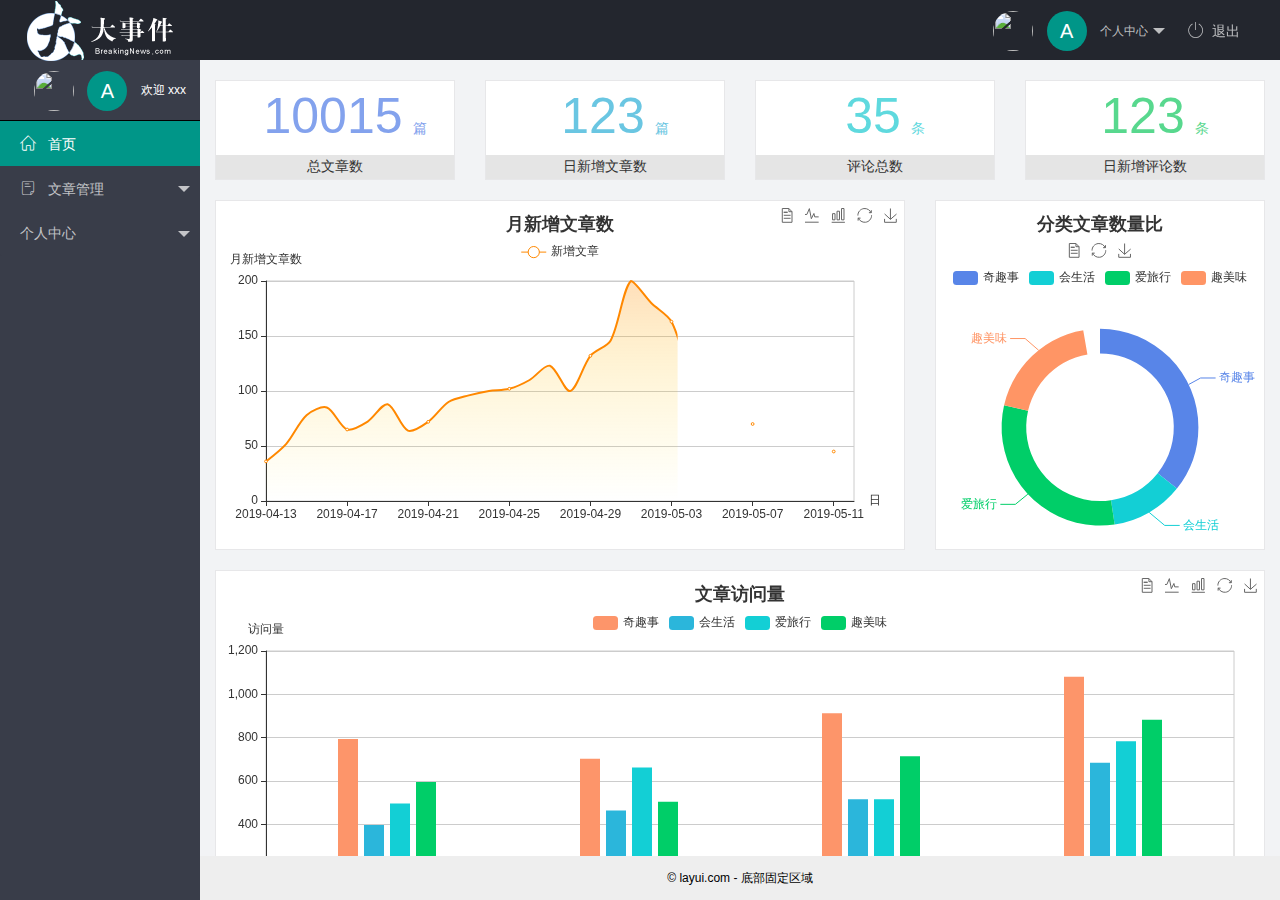
==== commit be491f89: "个人中心功能完成" ====
--- a/index.html
+++ b/index.html
@@ -26,9 +26,9 @@
                         个人中心
                     </a>
                     <dl class="layui-nav-child">
-                        <dd><a href="">基本资料</a></dd>
-                        <dd><a href="">更换头像</a></dd>
-                        <dd><a href="">重置密码</a></dd>
+                        <dd><a href="/user/user_info.html" target="fm">基本资料</a></dd>
+                        <dd><a href="/user/user_avatar.html" target="fm">更换头像</a></dd>
+                        <dd><a href="/user/user_pwd.html" target="fm">重置密码</a></dd>
                     </dl>
                 </li>
                 <li class="layui-nav-item">
@@ -74,9 +74,9 @@
                     <li class="layui-nav-item">
                         <a href="javascript:;">个人中心</a>
                         <dl class="layui-nav-child">
-                            <dd><a href="javascript:;">基本资料</a></dd>
-                            <dd><a href="javascript:;">更换头像</a></dd>
-                            <dd><a href="javascript:;">重置密码</a></dd>
+                            <dd><a href="/user/user_info.html" target="fm">基本资料</a></dd>
+                            <dd><a href="/user/user_avatar.html" target="fm">更换头像</a></dd>
+                            <dd><a href="/user/user_pwd.html" target="fm">重置密码</a></dd>
                         </dl>
                     </li>
                 </ul>
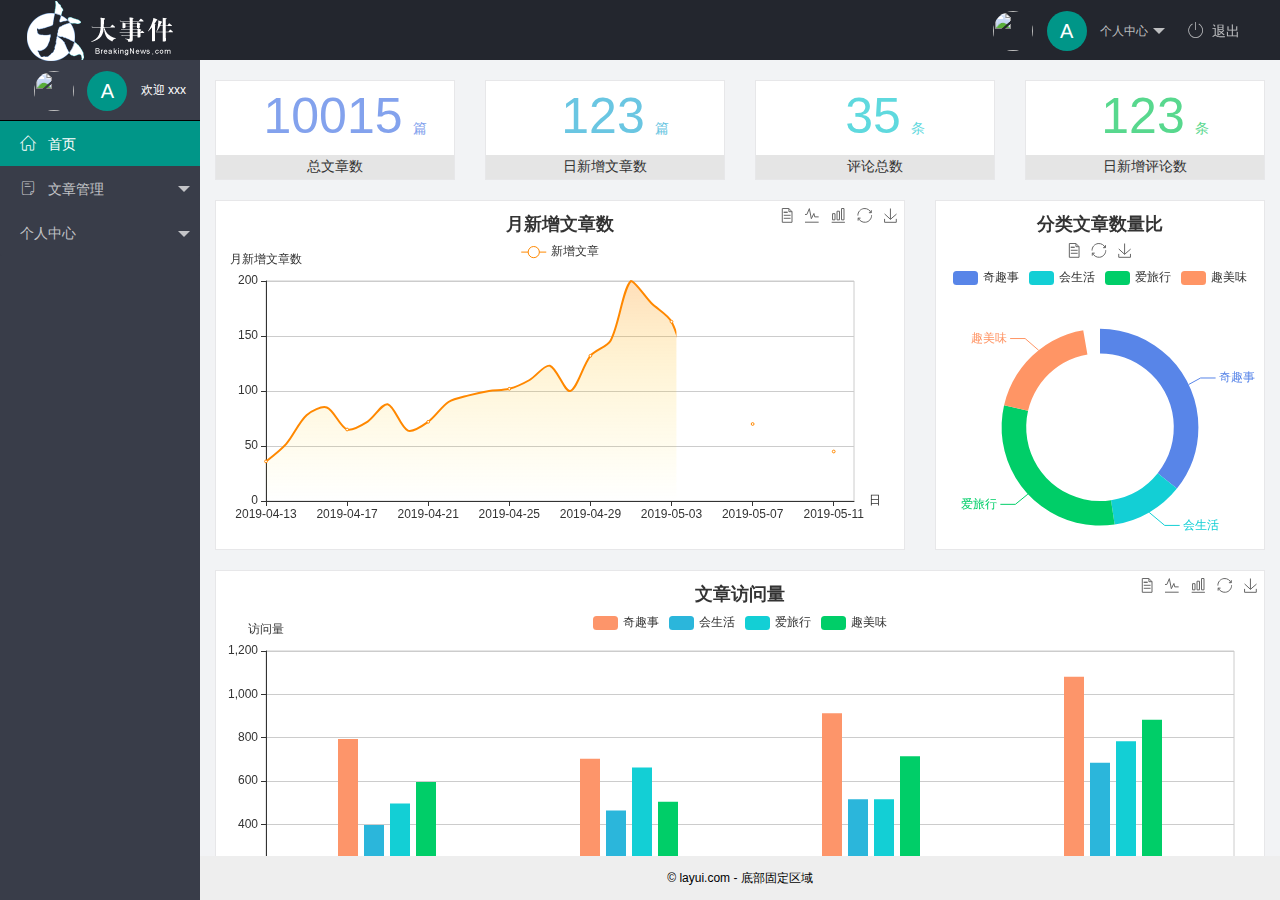
==== commit dcd2ea20: "文章管理功能完成" ====
--- a/index.html
+++ b/index.html
@@ -62,13 +62,13 @@
                         </a>
                         <dl class="layui-nav-child">
                             <dd>
-                                <a href="javascript:;">
+                                <a href="/article/art_cate.html" target="fm">
                                     <i class="layui-icon layui-icon-app"></i>
                                     文章类别
                                 </a>
                             </dd>
-                            <dd><a href="javascript:;"><i class="layui-icon layui-icon-app"></i>文章列表</a></dd>
-                            <dd><a href="javascript:;"><i class="layui-icon layui-icon-app"></i>发表文章</a></dd>
+                            <dd><a id="art_list" href="/article/art_list.html" target="fm"><i class="layui-icon layui-icon-app"></i>文章列表</a></dd>
+                            <dd><a href="/article/art_pub.html" target="fm"><i class="layui-icon layui-icon-app"></i>发表文章</a></dd>
                         </dl>
                     </li>
                     <li class="layui-nav-item">
